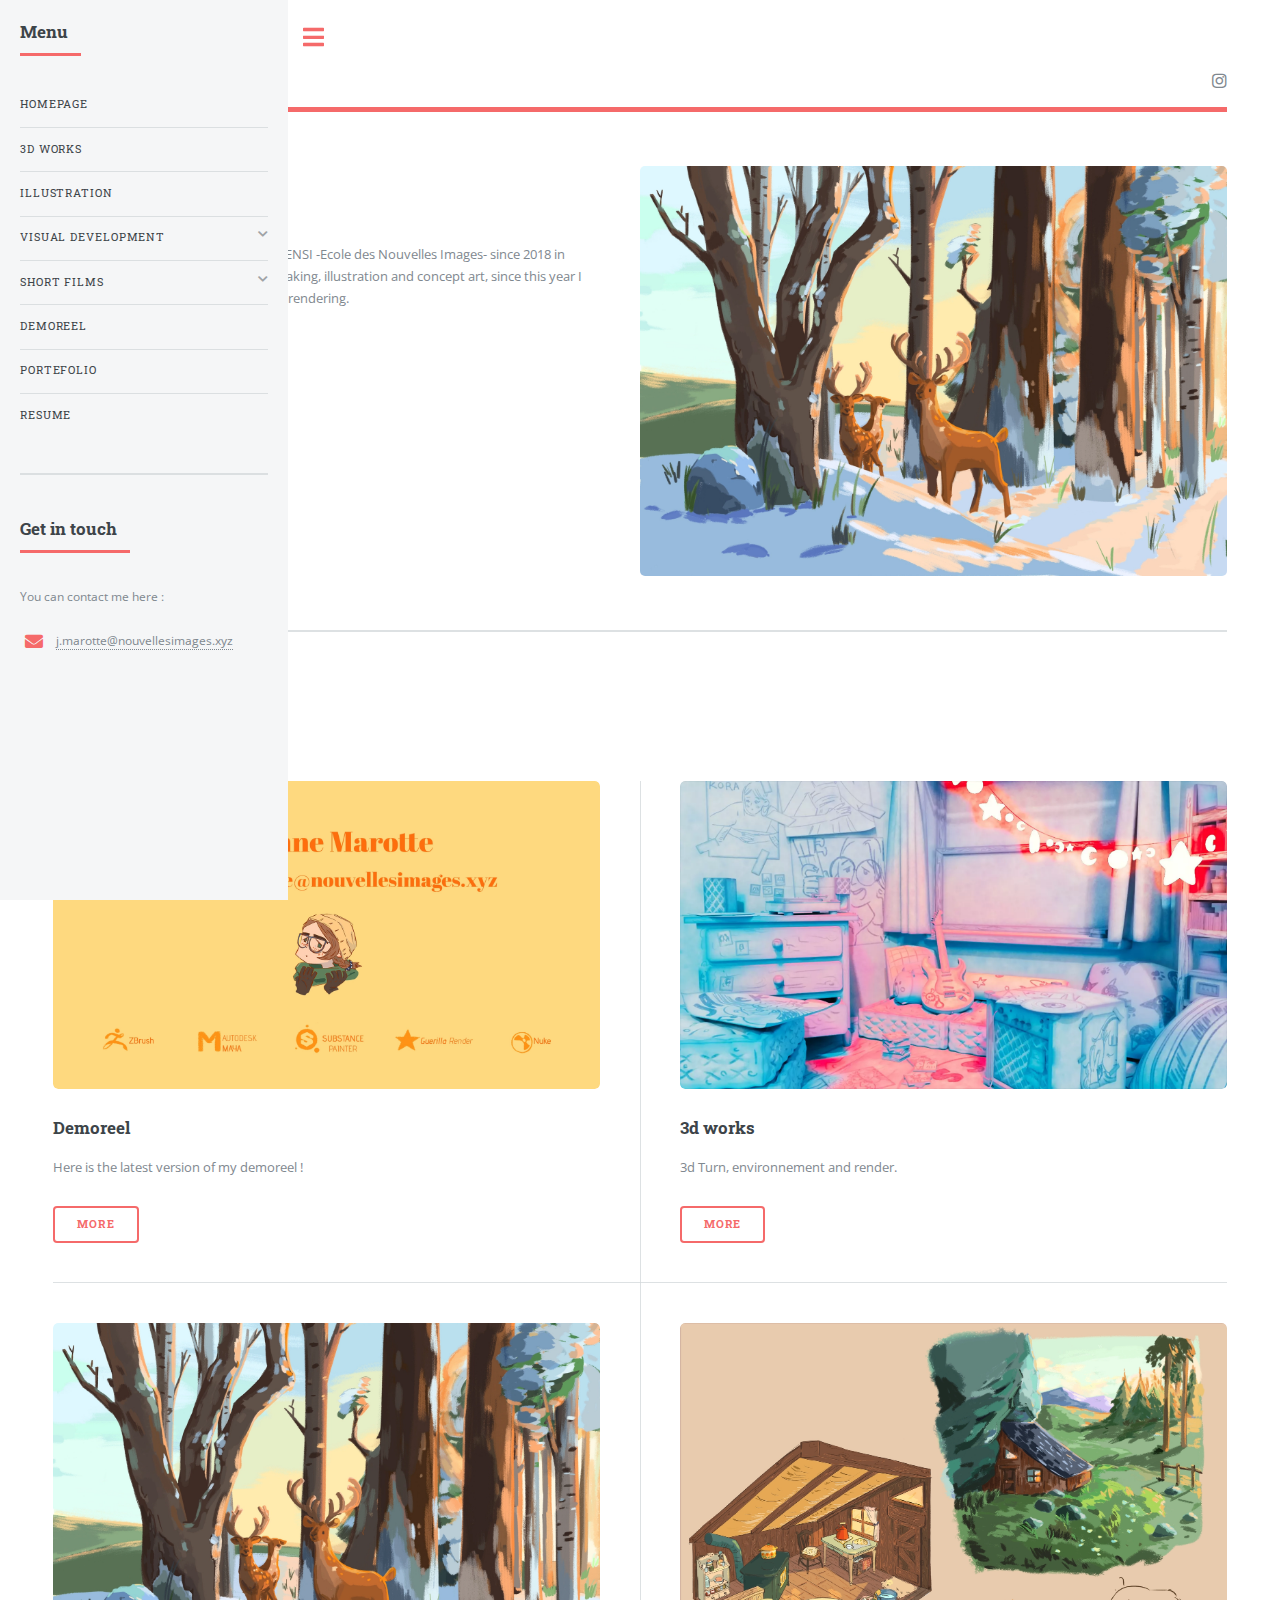
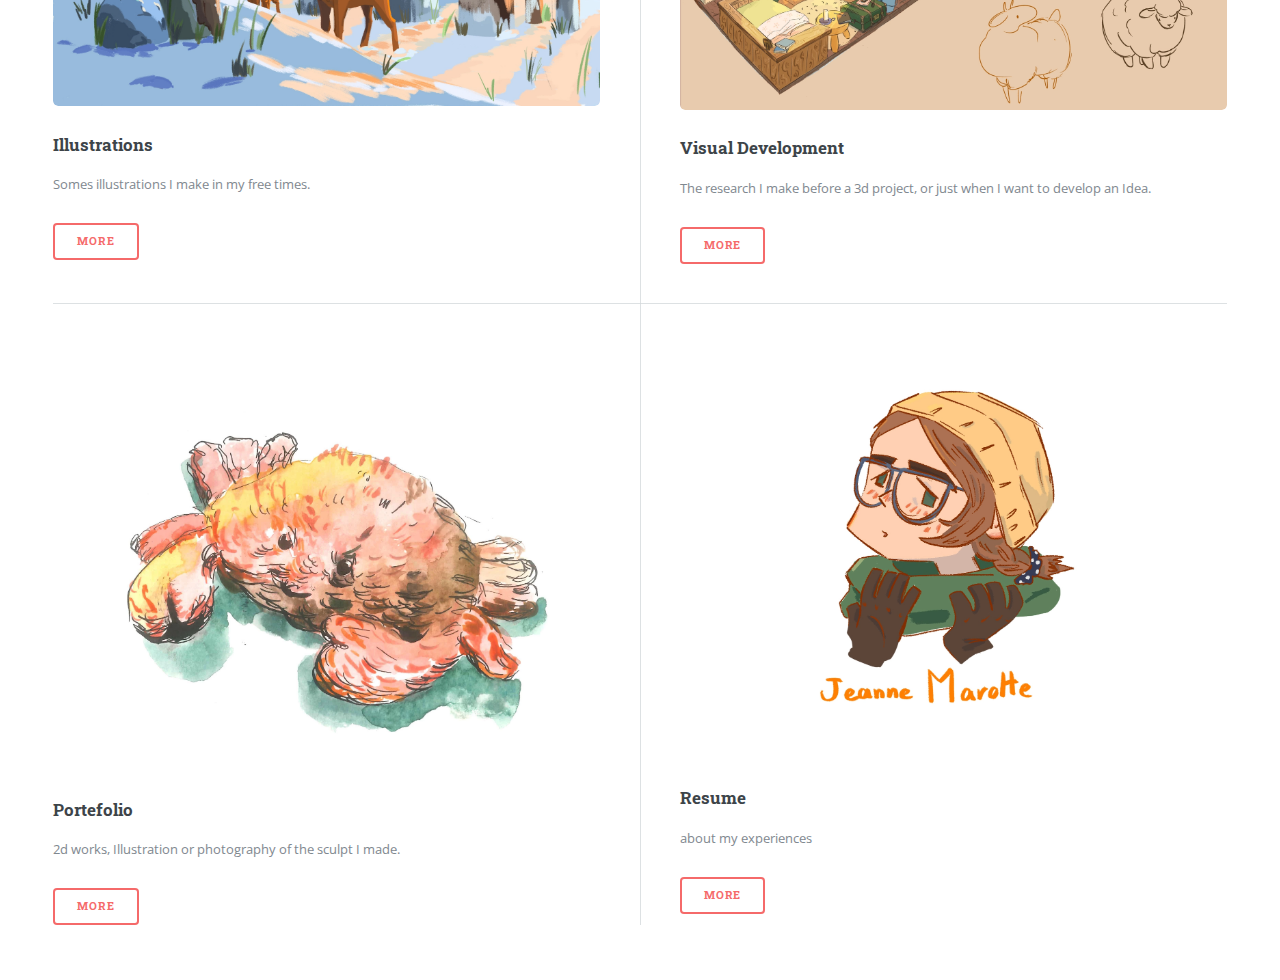
==== index.html @ 6e9578bf "chore: convert png and jpg to webp and add lazy loading" ====
<!DOCTYPE HTML>
<!--
	Editorial by HTML5 UP
	html5up.net | @ajlkn
	Free for personal and commercial use under the CCA 3.0 license (html5up.net/license)
-->
<html>
	<head>
		<title>Jeanne Marotte</title>
		<meta charset="utf-8" />
		<meta name="viewport" content="width=device-width, initial-scale=1, user-scalable=no" />
		<link rel="stylesheet" href="assets/css/main.css" />
	</head>
	<body class="is-preload">

		<!-- Wrapper -->
			<div id="wrapper">

				<!-- Main -->
					<div id="main">
						<div class="inner">

							<!-- Header -->
								<header id="header">
									<a href="index.html" class="logo"><strong>Jeanne Marotte</strong></a>
									<ul class="icons">
										<li><a href="https://www.instagram.com/chevalier.grognon/" target="_blank" class="icon brands fa-instagram"><span class="label">Instagram</span></a></li>
									</ul>
								</header>

							<!-- Banner -->
								<section id="banner">
									<div class="content">
										<header>
											<h1>About me,</h1>
										</header>
										<p>I am a French CG animation student at ENSI -Ecole des Nouvelles Images- since 2018 in Avignon. Also studying animated filmmaking, illustration and concept art, since this year I am specializing in 3d texturing, lighting, rendering.
											 </p>
										<ul class="actions">
											<li><a href="resume.html" class="button big">Learn More</a></li>
										</ul>
									</div>
									<span class="image object">
										<img src="images/cartedevoeux2022.webp" loading="lazy" alt="" />
									</span>
								</section>



							<!-- Section -->
								<section>
									<header class="major">
										<h2>Works</h2>
									</header>
									<div class="posts">
											</ul>
										<article>
											<a href="demoreel.html" class="image"><img src="images/debut.webp" loading="lazy" alt="" /></a>
											<h3>Demoreel</h3>
											<p>Here is the latest version of my demoreel !</p>
											<ul class="actions">
												<li><a href="demoreel.html" class="button">More</a></li>
											</ul>
										</article>
										<article>
											<a href="3d-works.html" class="image"><img src="images/rendu_stylises_Jeanne_Marotte.webp" loading="lazy" alt="" /></a>
											<h3>3d works</h3>
											<p>3d Turn, environnement and render.</p>
											<ul class="actions">
												<li><a href="3d-works.html" class="button">More</a></li>
											</ul>
										</article>
										<article>
											<a href="illustrations.html" class="image"><img src="images/cartedevoeux2022.webp" loading="lazy" alt="" /></a>
											<h3>Illustrations</h3>
											<p>Somes illustrations I make in my free times.</p>
											<ul class="actions">
												<li><a href="illustrations.html" class="button">More</a></li>
											</ul>
										</article>
										<article>
											<a href="visual-development.html" class="image"><img src="images/bergere_002.webp" loading="lazy" alt="" /></a>
											<h3>Visual Development</h3>
											<p>The research I make before a 3d project, or just when I want to develop an Idea.</p>
											<ul class="actions">
												<li><a href="visual-development.html" class="button">More</a></li>
											</ul>
										</article>
										<article>
											<a href="portefolio.html" class="image"><img src="images/crabe_01.webp" loading="lazy" alt="" /></a>
											<h3>Portefolio</h3>
											<p>2d works, Illustration or photography of the sculpt I made.</p>
											<ul class="actions">
												<li><a href="portefolio.html" class="button">More</a></li>
											</ul>
										</article>
										<article>
											<a href="resume.html" class="image"><img src="images/pp.webp" loading="lazy" alt="" /></a>
											<h3>Resume</h3>
											<p>about my experiences</p>
											<ul class="actions">
												<li><a href="resume.html" class="button">More</a></li>
											</ul>
										</article>
									</div>
								</section>

						</div>
					</div>

				<!-- Sidebar -->
					<div id="sidebar">
            <script id="replace_with_navbar" src="nav.js"></script>
					</div>

			</div>

		<!-- Scripts -->
			<script src="assets/js/jquery.min.js"></script>
			<script src="assets/js/browser.min.js"></script>
			<script src="assets/js/breakpoints.min.js"></script>
			<script src="assets/js/util.js"></script>
			<script src="assets/js/main.js"></script>

	</body>
</html>
---- assets/css/main.css ----
@import url(fontawesome-all.min.css);
@import url("https://fonts.googleapis.com/css?family=Open+Sans:400,600,400italic,600italic|Roboto+Slab:400,700");
/*
	Editorial by HTML5 UP
	html5up.net | @ajlkn
	Free for personal and commercial use under the CCA 3.0 license (html5up.net/license)
*/
html,
body,
div,
span,
applet,
object,
iframe,
h1,
h2,
h3,
h4,
h5,
h6,
p,
blockquote,
pre,
a,
abbr,
acronym,
address,
big,
cite,
code,
del,
dfn,
em,
img,
ins,
kbd,
q,
s,
samp,
small,
strike,
strong,
sub,
sup,
tt,
var,
b,
u,
i,
center,
dl,
dt,
dd,
ol,
ul,
li,
fieldset,
form,
label,
legend,
table,
caption,
tbody,
tfoot,
thead,
tr,
th,
td,
article,
aside,
canvas,
details,
embed,
figure,
figcaption,
footer,
header,
hgroup,
menu,
nav,
output,
ruby,
section,
summary,
time,
mark,
audio,
video {
  margin: 0;
  padding: 0;
  border: 0;
  font-size: 100%;
  font: inherit;
  vertical-align: baseline;
}

article,
aside,
details,
figcaption,
figure,
footer,
header,
hgroup,
menu,
nav,
section {
  display: block;
}

body {
  line-height: 1;
}

ol,
ul {
  list-style: none;
}

blockquote,
q {
  quotes: none;
}
blockquote:before,
blockquote:after,
q:before,
q:after {
  content: "";
  content: none;
}

table {
  border-collapse: collapse;
  border-spacing: 0;
}

body {
  -webkit-text-size-adjust: none;
}

mark {
  background-color: transparent;
  color: inherit;
}

input::-moz-focus-inner {
  border: 0;
  padding: 0;
}

input,
select,
textarea {
  -moz-appearance: none;
  -webkit-appearance: none;
  -ms-appearance: none;
  appearance: none;
}

/* Basic */
@-ms-viewport {
  width: device-width;
}

body {
  -ms-overflow-style: scrollbar;
}

@media screen and (max-width: 480px) {
  html,
  body {
    min-width: 320px;
  }
}

html {
  box-sizing: border-box;
}

*,
*:before,
*:after {
  box-sizing: inherit;
}

body {
  background: #ffffff;
}
body.is-preload *,
body.is-preload *:before,
body.is-preload *:after,
body.is-resizing *,
body.is-resizing *:before,
body.is-resizing *:after {
  -moz-animation: none !important;
  -webkit-animation: none !important;
  -ms-animation: none !important;
  animation: none !important;
  -moz-transition: none !important;
  -webkit-transition: none !important;
  -ms-transition: none !important;
  transition: none !important;
}

/* Type */
body,
input,
select,
textarea {
  color: #7f888f;
  font-family: "Open Sans", sans-serif;
  font-size: 13pt;
  font-weight: 400;
  line-height: 1.65;
}
@media screen and (max-width: 1680px) {
  body,
  input,
  select,
  textarea {
    font-size: 11pt;
  }
}
@media screen and (max-width: 1280px) {
  body,
  input,
  select,
  textarea {
    font-size: 10pt;
  }
}
@media screen and (max-width: 360px) {
  body,
  input,
  select,
  textarea {
    font-size: 9pt;
  }
}

a {
  -moz-transition: color 0.2s ease-in-out, border-bottom-color 0.2s ease-in-out;
  -webkit-transition: color 0.2s ease-in-out,
    border-bottom-color 0.2s ease-in-out;
  -ms-transition: color 0.2s ease-in-out, border-bottom-color 0.2s ease-in-out;
  transition: color 0.2s ease-in-out, border-bottom-color 0.2s ease-in-out;
  border-bottom: dotted 1px;
  color: #f56a6a;
  text-decoration: none;
}
a:hover {
  border-bottom-color: #f56a6a;
  color: #f56a6a !important;
}
a:hover strong {
  color: inherit;
}

strong,
b {
  color: #3d4449;
  font-weight: 600;
}

em,
i {
  font-style: italic;
}

p {
  margin: 0 0 2em 0;
}

h1,
h2,
h3,
h4,
h5,
h6 {
  color: #3d4449;
  font-family: "Roboto Slab", serif;
  font-weight: 700;
  line-height: 1.5;
  margin: 0 0 1em 0;
}
h1 a,
h2 a,
h3 a,
h4 a,
h5 a,
h6 a {
  color: inherit;
  text-decoration: none;
  border-bottom: 0;
}

h1 {
  font-size: 4em;
  margin: 0 0 0.5em 0;
  line-height: 1.3;
}

h2 {
  font-size: 1.75em;
}

h3 {
  font-size: 1.25em;
}

h4 {
  font-size: 1.1em;
}

h5 {
  font-size: 0.9em;
}

h6 {
  font-size: 0.7em;
}

@media screen and (max-width: 1680px) {
  h1 {
    font-size: 3.5em;
  }
}

@media screen and (max-width: 980px) {
  h1 {
    font-size: 3.25em;
  }
}

@media screen and (max-width: 736px) {
  h1 {
    font-size: 2em;
    line-height: 1.4;
  }
  h2 {
    font-size: 1.5em;
  }
}

sub {
  font-size: 0.8em;
  position: relative;
  top: 0.5em;
}

sup {
  font-size: 0.8em;
  position: relative;
  top: -0.5em;
}

blockquote {
  border-left: solid 3px rgba(210, 215, 217, 0.75);
  font-style: italic;
  margin: 0 0 2em 0;
  padding: 0.5em 0 0.5em 2em;
}

code {
  background: rgba(230, 235, 237, 0.25);
  border-radius: 0.375em;
  border: solid 1px rgba(210, 215, 217, 0.75);
  font-family: "Courier New", monospace;
  font-size: 0.9em;
  margin: 0 0.25em;
  padding: 0.25em 0.65em;
}

pre {
  -webkit-overflow-scrolling: touch;
  font-family: "Courier New", monospace;
  font-size: 0.9em;
  margin: 0 0 2em 0;
}
pre code {
  display: block;
  line-height: 1.75;
  padding: 1em 1.5em;
  overflow-x: auto;
}

hr {
  border: 0;
  border-bottom: solid 1px rgba(210, 215, 217, 0.75);
  margin: 2em 0;
}
hr.major {
  margin: 3em 0;
}

.align-left {
  text-align: left;
}

.align-center {
  text-align: center;
}

.align-right {
  text-align: right;
}

/* Row */
.row {
  display: flex;
  flex-wrap: wrap;
  box-sizing: border-box;
  align-items: stretch;
}
.row > * {
  box-sizing: border-box;
}
.row.gtr-uniform > * > :last-child {
  margin-bottom: 0;
}
.row.aln-left {
  justify-content: flex-start;
}
.row.aln-center {
  justify-content: center;
}
.row.aln-right {
  justify-content: flex-end;
}
.row.aln-top {
  align-items: flex-start;
}
.row.aln-middle {
  align-items: center;
}
.row.aln-bottom {
  align-items: flex-end;
}
.row > .imp {
  order: -1;
}
.row > .col-1 {
  width: 8.33333%;
}
.row > .off-1 {
  margin-left: 8.33333%;
}
.row > .col-2 {
  width: 16.66667%;
}
.row > .off-2 {
  margin-left: 16.66667%;
}
.row > .col-3 {
  width: 25%;
}
.row > .off-3 {
  margin-left: 25%;
}
.row > .col-4 {
  width: 33.33333%;
}
.row > .off-4 {
  margin-left: 33.33333%;
}
.row > .col-5 {
  width: 41.66667%;
}
.row > .off-5 {
  margin-left: 41.66667%;
}
.row > .col-6 {
  width: 50%;
}
.row > .off-6 {
  margin-left: 50%;
}
.row > .col-7 {
  width: 58.33333%;
}
.row > .off-7 {
  margin-left: 58.33333%;
}
.row > .col-8 {
  width: 66.66667%;
}
.row > .off-8 {
  margin-left: 66.66667%;
}
.row > .col-9 {
  width: 75%;
}
.row > .off-9 {
  margin-left: 75%;
}
.row > .col-10 {
  width: 83.33333%;
}
.row > .off-10 {
  margin-left: 83.33333%;
}
.row > .col-11 {
  width: 91.66667%;
}
.row > .off-11 {
  margin-left: 91.66667%;
}
.row > .col-12 {
  width: 100%;
}
.row > .off-12 {
  margin-left: 100%;
}
.row.gtr-0 {
  margin-top: 0;
  margin-left: 0em;
}
.row.gtr-0 > * {
  padding: 0 0 0 0em;
}
.row.gtr-0.gtr-uniform {
  margin-top: 0em;
}
.row.gtr-0.gtr-uniform > * {
  padding-top: 0em;
}
.row.gtr-25 {
  margin-top: 0;
  margin-left: -0.375em;
}
.row.gtr-25 > * {
  padding: 0 0 0 0.375em;
}
.row.gtr-25.gtr-uniform {
  margin-top: -0.375em;
}
.row.gtr-25.gtr-uniform > * {
  padding-top: 0.375em;
}
.row.gtr-50 {
  margin-top: 0;
  margin-left: -0.75em;
}
.row.gtr-50 > * {
  padding: 0 0 0 0.75em;
}
.row.gtr-50.gtr-uniform {
  margin-top: -0.75em;
}
.row.gtr-50.gtr-uniform > * {
  padding-top: 0.75em;
}
.row {
  margin-top: 0;
  margin-left: -1.5em;
}
.row > * {
  padding: 0 0 0 1.5em;
}
.row.gtr-uniform {
  margin-top: -1.5em;
}
.row.gtr-uniform > * {
  padding-top: 1.5em;
}
.row.gtr-150 {
  margin-top: 0;
  margin-left: -2.25em;
}
.row.gtr-150 > * {
  padding: 0 0 0 2.25em;
}
.row.gtr-150.gtr-uniform {
  margin-top: -2.25em;
}
.row.gtr-150.gtr-uniform > * {
  padding-top: 2.25em;
}
.row.gtr-200 {
  margin-top: 0;
  margin-left: -3em;
}
.row.gtr-200 > * {
  padding: 0 0 0 3em;
}
.row.gtr-200.gtr-uniform {
  margin-top: -3em;
}
.row.gtr-200.gtr-uniform > * {
  padding-top: 3em;
}
@media screen and (max-width: 1680px) {
  .row {
    display: flex;
    flex-wrap: wrap;
    box-sizing: border-box;
    align-items: stretch;
  }
  .row > * {
    box-sizing: border-box;
  }
  .row.gtr-uniform > * > :last-child {
    margin-bottom: 0;
  }
  .row.aln-left {
    justify-content: flex-start;
  }
  .row.aln-center {
    justify-content: center;
  }
  .row.aln-right {
    justify-content: flex-end;
  }
  .row.aln-top {
    align-items: flex-start;
  }
  .row.aln-middle {
    align-items: center;
  }
  .row.aln-bottom {
    align-items: flex-end;
  }
  .row > .imp-xlarge {
    order: -1;
  }
  .row > .col-1-xlarge {
    width: 8.33333%;
  }
  .row > .off-1-xlarge {
    margin-left: 8.33333%;
  }
  .row > .col-2-xlarge {
    width: 16.66667%;
  }
  .row > .off-2-xlarge {
    margin-left: 16.66667%;
  }
  .row > .col-3-xlarge {
    width: 25%;
  }
  .row > .off-3-xlarge {
    margin-left: 25%;
  }
  .row > .col-4-xlarge {
    width: 33.33333%;
  }
  .row > .off-4-xlarge {
    margin-left: 33.33333%;
  }
  .row > .col-5-xlarge {
    width: 41.66667%;
  }
  .row > .off-5-xlarge {
    margin-left: 41.66667%;
  }
  .row > .col-6-xlarge {
    width: 50%;
  }
  .row > .off-6-xlarge {
    margin-left: 50%;
  }
  .row > .col-7-xlarge {
    width: 58.33333%;
  }
  .row > .off-7-xlarge {
    margin-left: 58.33333%;
  }
  .row > .col-8-xlarge {
    width: 66.66667%;
  }
  .row > .off-8-xlarge {
    margin-left: 66.66667%;
  }
  .row > .col-9-xlarge {
    width: 75%;
  }
  .row > .off-9-xlarge {
    margin-left: 75%;
  }
  .row > .col-10-xlarge {
    width: 83.33333%;
  }
  .row > .off-10-xlarge {
    margin-left: 83.33333%;
  }
  .row > .col-11-xlarge {
    width: 91.66667%;
  }
  .row > .off-11-xlarge {
    margin-left: 91.66667%;
  }
  .row > .col-12-xlarge {
    width: 100%;
  }
  .row > .off-12-xlarge {
    margin-left: 100%;
  }
  .row.gtr-0 {
    margin-top: 0;
    margin-left: 0em;
  }
  .row.gtr-0 > * {
    padding: 0 0 0 0em;
  }
  .row.gtr-0.gtr-uniform {
    margin-top: 0em;
  }
  .row.gtr-0.gtr-uniform > * {
    padding-top: 0em;
  }
  .row.gtr-25 {
    margin-top: 0;
    margin-left: -0.375em;
  }
  .row.gtr-25 > * {
    padding: 0 0 0 0.375em;
  }
  .row.gtr-25.gtr-uniform {
    margin-top: -0.375em;
  }
  .row.gtr-25.gtr-uniform > * {
    padding-top: 0.375em;
  }
  .row.gtr-50 {
    margin-top: 0;
    margin-left: -0.75em;
  }
  .row.gtr-50 > * {
    padding: 0 0 0 0.75em;
  }
  .row.gtr-50.gtr-uniform {
    margin-top: -0.75em;
  }
  .row.gtr-50.gtr-uniform > * {
    padding-top: 0.75em;
  }
  .row {
    margin-top: 0;
    margin-left: -1.5em;
  }
  .row > * {
    padding: 0 0 0 1.5em;
  }
  .row.gtr-uniform {
    margin-top: -1.5em;
  }
  .row.gtr-uniform > * {
    padding-top: 1.5em;
  }
  .row.gtr-150 {
    margin-top: 0;
    margin-left: -2.25em;
  }
  .row.gtr-150 > * {
    padding: 0 0 0 2.25em;
  }
  .row.gtr-150.gtr-uniform {
    margin-top: -2.25em;
  }
  .row.gtr-150.gtr-uniform > * {
    padding-top: 2.25em;
  }
  .row.gtr-200 {
    margin-top: 0;
    margin-left: -3em;
  }
  .row.gtr-200 > * {
    padding: 0 0 0 3em;
  }
  .row.gtr-200.gtr-uniform {
    margin-top: -3em;
  }
  .row.gtr-200.gtr-uniform > * {
    padding-top: 3em;
  }
}
@media screen and (max-width: 1280px) {
  .row {
    display: flex;
    flex-wrap: wrap;
    box-sizing: border-box;
    align-items: stretch;
  }
  .row > * {
    box-sizing: border-box;
  }
  .row.gtr-uniform > * > :last-child {
    margin-bottom: 0;
  }
  .row.aln-left {
    justify-content: flex-start;
  }
  .row.aln-center {
    justify-content: center;
  }
  .row.aln-right {
    justify-content: flex-end;
  }
  .row.aln-top {
    align-items: flex-start;
  }
  .row.aln-middle {
    align-items: center;
  }
  .row.aln-bottom {
    align-items: flex-end;
  }
  .row > .imp-large {
    order: -1;
  }
  .row > .col-1-large {
    width: 8.33333%;
  }
  .row > .off-1-large {
    margin-left: 8.33333%;
  }
  .row > .col-2-large {
    width: 16.66667%;
  }
  .row > .off-2-large {
    margin-left: 16.66667%;
  }
  .row > .col-3-large {
    width: 25%;
  }
  .row > .off-3-large {
    margin-left: 25%;
  }
  .row > .col-4-large {
    width: 33.33333%;
  }
  .row > .off-4-large {
    margin-left: 33.33333%;
  }
  .row > .col-5-large {
    width: 41.66667%;
  }
  .row > .off-5-large {
    margin-left: 41.66667%;
  }
  .row > .col-6-large {
    width: 50%;
  }
  .row > .off-6-large {
    margin-left: 50%;
  }
  .row > .col-7-large {
    width: 58.33333%;
  }
  .row > .off-7-large {
    margin-left: 58.33333%;
  }
  .row > .col-8-large {
    width: 66.66667%;
  }
  .row > .off-8-large {
    margin-left: 66.66667%;
  }
  .row > .col-9-large {
    width: 75%;
  }
  .row > .off-9-large {
    margin-left: 75%;
  }
  .row > .col-10-large {
    width: 83.33333%;
  }
  .row > .off-10-large {
    margin-left: 83.33333%;
  }
  .row > .col-11-large {
    width: 91.66667%;
  }
  .row > .off-11-large {
    margin-left: 91.66667%;
  }
  .row > .col-12-large {
    width: 100%;
  }
  .row > .off-12-large {
    margin-left: 100%;
  }
  .row.gtr-0 {
    margin-top: 0;
    margin-left: 0em;
  }
  .row.gtr-0 > * {
    padding: 0 0 0 0em;
  }
  .row.gtr-0.gtr-uniform {
    margin-top: 0em;
  }
  .row.gtr-0.gtr-uniform > * {
    padding-top: 0em;
  }
  .row.gtr-25 {
    margin-top: 0;
    margin-left: -0.375em;
  }
  .row.gtr-25 > * {
    padding: 0 0 0 0.375em;
  }
  .row.gtr-25.gtr-uniform {
    margin-top: -0.375em;
  }
  .row.gtr-25.gtr-uniform > * {
    padding-top: 0.375em;
  }
  .row.gtr-50 {
    margin-top: 0;
    margin-left: -0.75em;
  }
  .row.gtr-50 > * {
    padding: 0 0 0 0.75em;
  }
  .row.gtr-50.gtr-uniform {
    margin-top: -0.75em;
  }
  .row.gtr-50.gtr-uniform > * {
    padding-top: 0.75em;
  }
  .row {
    margin-top: 0;
    margin-left: -1.5em;
  }
  .row > * {
    padding: 0 0 0 1.5em;
  }
  .row.gtr-uniform {
    margin-top: -1.5em;
  }
  .row.gtr-uniform > * {
    padding-top: 1.5em;
  }
  .row.gtr-150 {
    margin-top: 0;
    margin-left: -2.25em;
  }
  .row.gtr-150 > * {
    padding: 0 0 0 2.25em;
  }
  .row.gtr-150.gtr-uniform {
    margin-top: -2.25em;
  }
  .row.gtr-150.gtr-uniform > * {
    padding-top: 2.25em;
  }
  .row.gtr-200 {
    margin-top: 0;
    margin-left: -3em;
  }
  .row.gtr-200 > * {
    padding: 0 0 0 3em;
  }
  .row.gtr-200.gtr-uniform {
    margin-top: -3em;
  }
  .row.gtr-200.gtr-uniform > * {
    padding-top: 3em;
  }
}
@media screen and (max-width: 980px) {
  .row {
    display: flex;
    flex-wrap: wrap;
    box-sizing: border-box;
    align-items: stretch;
  }
  .row > * {
    box-sizing: border-box;
  }
  .row.gtr-uniform > * > :last-child {
    margin-bottom: 0;
  }
  .row.aln-left {
    justify-content: flex-start;
  }
  .row.aln-center {
    justify-content: center;
  }
  .row.aln-right {
    justify-content: flex-end;
  }
  .row.aln-top {
    align-items: flex-start;
  }
  .row.aln-middle {
    align-items: center;
  }
  .row.aln-bottom {
    align-items: flex-end;
  }
  .row > .imp-medium {
    order: -1;
  }
  .row > .col-1-medium {
    width: 8.33333%;
  }
  .row > .off-1-medium {
    margin-left: 8.33333%;
  }
  .row > .col-2-medium {
    width: 16.66667%;
  }
  .row > .off-2-medium {
    margin-left: 16.66667%;
  }
  .row > .col-3-medium {
    width: 25%;
  }
  .row > .off-3-medium {
    margin-left: 25%;
  }
  .row > .col-4-medium {
    width: 33.33333%;
  }
  .row > .off-4-medium {
    margin-left: 33.33333%;
  }
  .row > .col-5-medium {
    width: 41.66667%;
  }
  .row > .off-5-medium {
    margin-left: 41.66667%;
  }
  .row > .col-6-medium {
    width: 50%;
  }
  .row > .off-6-medium {
    margin-left: 50%;
  }
  .row > .col-7-medium {
    width: 58.33333%;
  }
  .row > .off-7-medium {
    margin-left: 58.33333%;
  }
  .row > .col-8-medium {
    width: 66.66667%;
  }
  .row > .off-8-medium {
    margin-left: 66.66667%;
  }
  .row > .col-9-medium {
    width: 75%;
  }
  .row > .off-9-medium {
    margin-left: 75%;
  }
  .row > .col-10-medium {
    width: 83.33333%;
  }
  .row > .off-10-medium {
    margin-left: 83.33333%;
  }
  .row > .col-11-medium {
    width: 91.66667%;
  }
  .row > .off-11-medium {
    margin-left: 91.66667%;
  }
  .row > .col-12-medium {
    width: 100%;
  }
  .row > .off-12-medium {
    margin-left: 100%;
  }
  .row.gtr-0 {
    margin-top: 0;
    margin-left: 0em;
  }
  .row.gtr-0 > * {
    padding: 0 0 0 0em;
  }
  .row.gtr-0.gtr-uniform {
    margin-top: 0em;
  }
  .row.gtr-0.gtr-uniform > * {
    padding-top: 0em;
  }
  .row.gtr-25 {
    margin-top: 0;
    margin-left: -0.375em;
  }
  .row.gtr-25 > * {
    padding: 0 0 0 0.375em;
  }
  .row.gtr-25.gtr-uniform {
    margin-top: -0.375em;
  }
  .row.gtr-25.gtr-uniform > * {
    padding-top: 0.375em;
  }
  .row.gtr-50 {
    margin-top: 0;
    margin-left: -0.75em;
  }
  .row.gtr-50 > * {
    padding: 0 0 0 0.75em;
  }
  .row.gtr-50.gtr-uniform {
    margin-top: -0.75em;
  }
  .row.gtr-50.gtr-uniform > * {
    padding-top: 0.75em;
  }
  .row {
    margin-top: 0;
    margin-left: -1.5em;
  }
  .row > * {
    padding: 0 0 0 1.5em;
  }
  .row.gtr-uniform {
    margin-top: -1.5em;
  }
  .row.gtr-uniform > * {
    padding-top: 1.5em;
  }
  .row.gtr-150 {
    margin-top: 0;
    margin-left: -2.25em;
  }
  .row.gtr-150 > * {
    padding: 0 0 0 2.25em;
  }
  .row.gtr-150.gtr-uniform {
    margin-top: -2.25em;
  }
  .row.gtr-150.gtr-uniform > * {
    padding-top: 2.25em;
  }
  .row.gtr-200 {
    margin-top: 0;
    margin-left: -3em;
  }
  .row.gtr-200 > * {
    padding: 0 0 0 3em;
  }
  .row.gtr-200.gtr-uniform {
    margin-top: -3em;
  }
  .row.gtr-200.gtr-uniform > * {
    padding-top: 3em;
  }
}
@media screen and (max-width: 736px) {
  .row {
    display: flex;
    flex-wrap: wrap;
    box-sizing: border-box;
    align-items: stretch;
  }
  .row > * {
    box-sizing: border-box;
  }
  .row.gtr-uniform > * > :last-child {
    margin-bottom: 0;
  }
  .row.aln-left {
    justify-content: flex-start;
  }
  .row.aln-center {
    justify-content: center;
  }
  .row.aln-right {
    justify-content: flex-end;
  }
  .row.aln-top {
    align-items: flex-start;
  }
  .row.aln-middle {
    align-items: center;
  }
  .row.aln-bottom {
    align-items: flex-end;
  }
  .row > .imp-small {
    order: -1;
  }
  .row > .col-1-small {
    width: 8.33333%;
  }
  .row > .off-1-small {
    margin-left: 8.33333%;
  }
  .row > .col-2-small {
    width: 16.66667%;
  }
  .row > .off-2-small {
    margin-left: 16.66667%;
  }
  .row > .col-3-small {
    width: 25%;
  }
  .row > .off-3-small {
    margin-left: 25%;
  }
  .row > .col-4-small {
    width: 33.33333%;
  }
  .row > .off-4-small {
    margin-left: 33.33333%;
  }
  .row > .col-5-small {
    width: 41.66667%;
  }
  .row > .off-5-small {
    margin-left: 41.66667%;
  }
  .row > .col-6-small {
    width: 50%;
  }
  .row > .off-6-small {
    margin-left: 50%;
  }
  .row > .col-7-small {
    width: 58.33333%;
  }
  .row > .off-7-small {
    margin-left: 58.33333%;
  }
  .row > .col-8-small {
    width: 66.66667%;
  }
  .row > .off-8-small {
    margin-left: 66.66667%;
  }
  .row > .col-9-small {
    width: 75%;
  }
  .row > .off-9-small {
    margin-left: 75%;
  }
  .row > .col-10-small {
    width: 83.33333%;
  }
  .row > .off-10-small {
    margin-left: 83.33333%;
  }
  .row > .col-11-small {
    width: 91.66667%;
  }
  .row > .off-11-small {
    margin-left: 91.66667%;
  }
  .row > .col-12-small {
    width: 100%;
  }
  .row > .off-12-small {
    margin-left: 100%;
  }
  .row.gtr-0 {
    margin-top: 0;
    margin-left: 0em;
  }
  .row.gtr-0 > * {
    padding: 0 0 0 0em;
  }
  .row.gtr-0.gtr-uniform {
    margin-top: 0em;
  }
  .row.gtr-0.gtr-uniform > * {
    padding-top: 0em;
  }
  .row.gtr-25 {
    margin-top: 0;
    margin-left: -0.375em;
  }
  .row.gtr-25 > * {
    padding: 0 0 0 0.375em;
  }
  .row.gtr-25.gtr-uniform {
    margin-top: -0.375em;
  }
  .row.gtr-25.gtr-uniform > * {
    padding-top: 0.375em;
  }
  .row.gtr-50 {
    margin-top: 0;
    margin-left: -0.75em;
  }
  .row.gtr-50 > * {
    padding: 0 0 0 0.75em;
  }
  .row.gtr-50.gtr-uniform {
    margin-top: -0.75em;
  }
  .row.gtr-50.gtr-uniform > * {
    padding-top: 0.75em;
  }
  .row {
    margin-top: 0;
    margin-left: -1.5em;
  }
  .row > * {
    padding: 0 0 0 1.5em;
  }
  .row.gtr-uniform {
    margin-top: -1.5em;
  }
  .row.gtr-uniform > * {
    padding-top: 1.5em;
  }
  .row.gtr-150 {
    margin-top: 0;
    margin-left: -2.25em;
  }
  .row.gtr-150 > * {
    padding: 0 0 0 2.25em;
  }
  .row.gtr-150.gtr-uniform {
    margin-top: -2.25em;
  }
  .row.gtr-150.gtr-uniform > * {
    padding-top: 2.25em;
  }
  .row.gtr-200 {
    margin-top: 0;
    margin-left: -3em;
  }
  .row.gtr-200 > * {
    padding: 0 0 0 3em;
  }
  .row.gtr-200.gtr-uniform {
    margin-top: -3em;
  }
  .row.gtr-200.gtr-uniform > * {
    padding-top: 3em;
  }
}
@media screen and (max-width: 480px) {
  .row {
    display: flex;
    flex-wrap: wrap;
    box-sizing: border-box;
    align-items: stretch;
  }
  .row > * {
    box-sizing: border-box;
  }
  .row.gtr-uniform > * > :last-child {
    margin-bottom: 0;
  }
  .row.aln-left {
    justify-content: flex-start;
  }
  .row.aln-center {
    justify-content: center;
  }
  .row.aln-right {
    justify-content: flex-end;
  }
  .row.aln-top {
    align-items: flex-start;
  }
  .row.aln-middle {
    align-items: center;
  }
  .row.aln-bottom {
    align-items: flex-end;
  }
  .row > .imp-xsmall {
    order: -1;
  }
  .row > .col-1-xsmall {
    width: 8.33333%;
  }
  .row > .off-1-xsmall {
    margin-left: 8.33333%;
  }
  .row > .col-2-xsmall {
    width: 16.66667%;
  }
  .row > .off-2-xsmall {
    margin-left: 16.66667%;
  }
  .row > .col-3-xsmall {
    width: 25%;
  }
  .row > .off-3-xsmall {
    margin-left: 25%;
  }
  .row > .col-4-xsmall {
    width: 33.33333%;
  }
  .row > .off-4-xsmall {
    margin-left: 33.33333%;
  }
  .row > .col-5-xsmall {
    width: 41.66667%;
  }
  .row > .off-5-xsmall {
    margin-left: 41.66667%;
  }
  .row > .col-6-xsmall {
    width: 50%;
  }
  .row > .off-6-xsmall {
    margin-left: 50%;
  }
  .row > .col-7-xsmall {
    width: 58.33333%;
  }
  .row > .off-7-xsmall {
    margin-left: 58.33333%;
  }
  .row > .col-8-xsmall {
    width: 66.66667%;
  }
  .row > .off-8-xsmall {
    margin-left: 66.66667%;
  }
  .row > .col-9-xsmall {
    width: 75%;
  }
  .row > .off-9-xsmall {
    margin-left: 75%;
  }
  .row > .col-10-xsmall {
    width: 83.33333%;
  }
  .row > .off-10-xsmall {
    margin-left: 83.33333%;
  }
  .row > .col-11-xsmall {
    width: 91.66667%;
  }
  .row > .off-11-xsmall {
    margin-left: 91.66667%;
  }
  .row > .col-12-xsmall {
    width: 100%;
  }
  .row > .off-12-xsmall {
    margin-left: 100%;
  }
  .row.gtr-0 {
    margin-top: 0;
    margin-left: 0em;
  }
  .row.gtr-0 > * {
    padding: 0 0 0 0em;
  }
  .row.gtr-0.gtr-uniform {
    margin-top: 0em;
  }
  .row.gtr-0.gtr-uniform > * {
    padding-top: 0em;
  }
  .row.gtr-25 {
    margin-top: 0;
    margin-left: -0.375em;
  }
  .row.gtr-25 > * {
    padding: 0 0 0 0.375em;
  }
  .row.gtr-25.gtr-uniform {
    margin-top: -0.375em;
  }
  .row.gtr-25.gtr-uniform > * {
    padding-top: 0.375em;
  }
  .row.gtr-50 {
    margin-top: 0;
    margin-left: -0.75em;
  }
  .row.gtr-50 > * {
    padding: 0 0 0 0.75em;
  }
  .row.gtr-50.gtr-uniform {
    margin-top: -0.75em;
  }
  .row.gtr-50.gtr-uniform > * {
    padding-top: 0.75em;
  }
  .row {
    margin-top: 0;
    margin-left: -1.5em;
  }
  .row > * {
    padding: 0 0 0 1.5em;
  }
  .row.gtr-uniform {
    margin-top: -1.5em;
  }
  .row.gtr-uniform > * {
    padding-top: 1.5em;
  }
  .row.gtr-150 {
    margin-top: 0;
    margin-left: -2.25em;
  }
  .row.gtr-150 > * {
    padding: 0 0 0 2.25em;
  }
  .row.gtr-150.gtr-uniform {
    margin-top: -2.25em;
  }
  .row.gtr-150.gtr-uniform > * {
    padding-top: 2.25em;
  }
  .row.gtr-200 {
    margin-top: 0;
    margin-left: -3em;
  }
  .row.gtr-200 > * {
    padding: 0 0 0 3em;
  }
  .row.gtr-200.gtr-uniform {
    margin-top: -3em;
  }
  .row.gtr-200.gtr-uniform > * {
    padding-top: 3em;
  }
}

/* Section/Article */
section.special,
article.special {
  text-align: center;
}

header p {
  font-family: "Roboto Slab", serif;
  font-size: 1em;
  font-weight: 400;
  letter-spacing: 0.075em;
  margin-top: -0.5em;
  text-transform: uppercase;
}

header.major > :last-child {
  border-bottom: solid 3px #f56a6a;
  display: inline-block;
  margin: 0 0 2em 0;
  padding: 0 0.75em 0.5em 0;
}

header.main > :last-child {
  margin: 0 0 1em 0;
}

/* Form */
form {
  margin: 0 0 2em 0;
}

label {
  color: #3d4449;
  display: block;
  font-size: 0.9em;
  font-weight: 600;
  margin: 0 0 1em 0;
}

input[type="text"],
input[type="password"],
input[type="email"],
input[type="tel"],
input[type="search"],
input[type="url"],
select,
textarea {
  -moz-appearance: none;
  -webkit-appearance: none;
  -ms-appearance: none;
  appearance: none;
  background: #ffffff;
  border-radius: 0.375em;
  border: none;
  border: solid 1px rgba(210, 215, 217, 0.75);
  color: inherit;
  display: block;
  outline: 0;
  padding: 0 1em;
  text-decoration: none;
  width: 100%;
}
input[type="text"]:invalid,
input[type="password"]:invalid,
input[type="email"]:invalid,
input[type="tel"]:invalid,
input[type="search"]:invalid,
input[type="url"]:invalid,
select:invalid,
textarea:invalid {
  box-shadow: none;
}
input[type="text"]:focus,
input[type="password"]:focus,
input[type="email"]:focus,
input[type="tel"]:focus,
input[type="search"]:focus,
input[type="url"]:focus,
select:focus,
textarea:focus {
  border-color: #f56a6a;
  box-shadow: 0 0 0 1px #f56a6a;
}

select {
  background-image: url("data:image/svg+xml;charset=utf8,%3Csvg xmlns='http://www.w3.org/2000/svg' width='40' height='40' preserveAspectRatio='none' viewBox='0 0 40 40'%3E%3Cpath d='M9.4,12.3l10.4,10.4l10.4-10.4c0.2-0.2,0.5-0.4,0.9-0.4c0.3,0,0.6,0.1,0.9,0.4l3.3,3.3c0.2,0.2,0.4,0.5,0.4,0.9 c0,0.4-0.1,0.6-0.4,0.9L20.7,31.9c-0.2,0.2-0.5,0.4-0.9,0.4c-0.3,0-0.6-0.1-0.9-0.4L4.3,17.3c-0.2-0.2-0.4-0.5-0.4-0.9 c0-0.4,0.1-0.6,0.4-0.9l3.3-3.3c0.2-0.2,0.5-0.4,0.9-0.4S9.1,12.1,9.4,12.3z' fill='rgba(210, 215, 217, 0.75)' /%3E%3C/svg%3E");
  background-size: 1.25em;
  background-repeat: no-repeat;
  background-position: calc(100% - 1em) center;
  height: 2.75em;
  padding-right: 2.75em;
  text-overflow: ellipsis;
}
select option {
  color: #3d4449;
  background: #ffffff;
}
select:focus::-ms-value {
  background-color: transparent;
}
select::-ms-expand {
  display: none;
}

input[type="text"],
input[type="password"],
input[type="email"],
input[type="tel"],
input[type="search"],
input[type="url"],
select {
  height: 2.75em;
}

textarea {
  padding: 0.75em 1em;
}

input[type="checkbox"],
input[type="radio"] {
  -moz-appearance: none;
  -webkit-appearance: none;
  -ms-appearance: none;
  appearance: none;
  display: block;
  float: left;
  margin-right: -2em;
  opacity: 0;
  width: 1em;
  z-index: -1;
}
input[type="checkbox"] + label,
input[type="radio"] + label {
  text-decoration: none;
  color: #7f888f;
  cursor: pointer;
  display: inline-block;
  font-size: 1em;
  font-weight: 400;
  padding-left: 2.4em;
  padding-right: 0.75em;
  position: relative;
}
input[type="checkbox"] + label:before,
input[type="radio"] + label:before {
  -moz-osx-font-smoothing: grayscale;
  -webkit-font-smoothing: antialiased;
  display: inline-block;
  font-style: normal;
  font-variant: normal;
  text-rendering: auto;
  line-height: 1;
  text-transform: none !important;
  font-family: "Font Awesome 5 Free";
  font-weight: 900;
}
input[type="checkbox"] + label:before,
input[type="radio"] + label:before {
  background: #ffffff;
  border-radius: 0.375em;
  border: solid 1px rgba(210, 215, 217, 0.75);
  content: "";
  display: inline-block;
  font-size: 0.8em;
  height: 2.0625em;
  left: 0;
  line-height: 2.0625em;
  position: absolute;
  text-align: center;
  top: 0;
  width: 2.0625em;
}
input[type="checkbox"]:checked + label:before,
input[type="radio"]:checked + label:before {
  background: #3d4449;
  border-color: #3d4449;
  color: #ffffff;
  content: "\f00c";
}
input[type="checkbox"]:focus + label:before,
input[type="radio"]:focus + label:before {
  border-color: #f56a6a;
  box-shadow: 0 0 0 1px #f56a6a;
}

input[type="checkbox"] + label:before {
  border-radius: 0.375em;
}

input[type="radio"] + label:before {
  border-radius: 100%;
}

::-webkit-input-placeholder {
  color: #9fa3a6 !important;
  opacity: 1;
}

:-moz-placeholder {
  color: #9fa3a6 !important;
  opacity: 1;
}

::-moz-placeholder {
  color: #9fa3a6 !important;
  opacity: 1;
}

:-ms-input-placeholder {
  color: #9fa3a6 !important;
  opacity: 1;
}

/* Box */
.box {
  border-radius: 0.375em;
  border: solid 1px rgba(210, 215, 217, 0.75);
  margin-bottom: 2em;
  padding: 1.5em;
}
.box > :last-child,
.box > :last-child > :last-child,
.box > :last-child > :last-child > :last-child {
  margin-bottom: 0;
}
.box.alt {
  border: 0;
  border-radius: 0;
  padding: 0;
}

/* Icon */
.icon {
  text-decoration: none;
  border-bottom: none;
  position: relative;
}
.icon:before {
  -moz-osx-font-smoothing: grayscale;
  -webkit-font-smoothing: antialiased;
  display: inline-block;
  font-style: normal;
  font-variant: normal;
  text-rendering: auto;
  line-height: 1;
  text-transform: none !important;
  font-family: "Font Awesome 5 Free";
  font-weight: 400;
}
.icon > .label {
  display: none;
}
.icon:before {
  line-height: inherit;
}
.icon.solid:before {
  font-weight: 900;
}
.icon.brands:before {
  font-family: "Font Awesome 5 Brands";
}

/* Image */
.image {
  border-radius: 0.375em;
  border: 0;
  display: inline-block;
  position: relative;
}
.image img {
  border-radius: 0.375em;
  display: block;
}
.image.left,
.image.right {
  max-width: 40%;
}
.image.left img,
.image.right img {
  width: 100%;
}
.image.left {
  float: left;
  padding: 0 1.5em 1em 0;
  top: 0.25em;
}
.image.right {
  float: right;
  padding: 0 0 1em 1.5em;
  top: 0.25em;
}
.image.fit {
  display: block;
  margin: 0 0 2em 0;
  width: 100%;
}
.image.fit img {
  width: 100%;
}
.image.main {
  display: block;
  margin: 0 0 3em 0;
  width: 100%;
}
.image.main img {
  width: 100%;
}

a.image {
  overflow: hidden;
}
a.image img {
  -moz-transition: -moz-transform 0.2s ease;
  -webkit-transition: -webkit-transform 0.2s ease;
  -ms-transition: -ms-transform 0.2s ease;
  transition: transform 0.2s ease;
}
a.image:hover img {
  -moz-transform: scale(1.075);
  -webkit-transform: scale(1.075);
  -ms-transform: scale(1.075);
  transform: scale(1.075);
}

/* List */
ol {
  list-style: decimal;
  margin: 0 0 2em 0;
  padding-left: 1.25em;
}
ol li {
  padding-left: 0.25em;
}

ul {
  list-style: disc;
  margin: 0 0 2em 0;
  padding-left: 1em;
}
ul li {
  padding-left: 0.5em;
}
ul.alt {
  list-style: none;
  padding-left: 0;
}
ul.alt li {
  border-top: solid 1px rgba(210, 215, 217, 0.75);
  padding: 0.5em 0;
}
ul.alt li:first-child {
  border-top: 0;
  padding-top: 0;
}

dl {
  margin: 0 0 2em 0;
}
dl dt {
  display: block;
  font-weight: 600;
  margin: 0 0 1em 0;
}
dl dd {
  margin-left: 2em;
}

/* Actions */
ul.actions {
  display: -moz-flex;
  display: -webkit-flex;
  display: -ms-flex;
  display: flex;
  cursor: default;
  list-style: none;
  margin-left: -1em;
  padding-left: 0;
}
ul.actions li {
  padding: 0 0 0 1em;
  vertical-align: middle;
}
ul.actions.special {
  -moz-justify-content: center;
  -webkit-justify-content: center;
  -ms-justify-content: center;
  justify-content: center;
  width: 100%;
  margin-left: 0;
}
ul.actions.special li:first-child {
  padding-left: 0;
}
ul.actions.stacked {
  -moz-flex-direction: column;
  -webkit-flex-direction: column;
  -ms-flex-direction: column;
  flex-direction: column;
  margin-left: 0;
}
ul.actions.stacked li {
  padding: 1.3em 0 0 0;
}
ul.actions.stacked li:first-child {
  padding-top: 0;
}
ul.actions.fit {
  width: calc(100% + 1em);
}
ul.actions.fit li {
  -moz-flex-grow: 1;
  -webkit-flex-grow: 1;
  -ms-flex-grow: 1;
  flex-grow: 1;
  -moz-flex-shrink: 1;
  -webkit-flex-shrink: 1;
  -ms-flex-shrink: 1;
  flex-shrink: 1;
  width: 100%;
}
ul.actions.fit li > * {
  width: 100%;
}
ul.actions.fit.stacked {
  width: 100%;
}

/* Icons */
ul.icons {
  cursor: default;
  list-style: none;
  padding-left: 0;
}
ul.icons li {
  display: inline-block;
  padding: 0 1em 0 0;
}
ul.icons li:last-child {
  padding-right: 0;
}
ul.icons li .icon {
  color: inherit;
}
ul.icons li .icon:before {
  font-size: 1.25em;
}

/* Contact */
ul.contact {
  list-style: none;
  padding: 0;
}
ul.contact li {
  text-decoration: none;
  border-top: solid 1px rgba(210, 215, 217, 0.75);
  margin: 1.5em 0 0 0;
  padding: 1.5em 0 0 3em;
  position: relative;
}
ul.contact li:before {
  -moz-osx-font-smoothing: grayscale;
  -webkit-font-smoothing: antialiased;
  display: inline-block;
  font-style: normal;
  font-variant: normal;
  text-rendering: auto;
  line-height: 1;
  text-transform: none !important;
  font-family: "Font Awesome 5 Free";
  font-weight: 400;
}
ul.contact li:before {
  color: #f56a6a;
  display: inline-block;
  font-size: 1.5em;
  height: 1.125em;
  left: 0;
  line-height: 1.125em;
  position: absolute;
  text-align: center;
  top: 1em;
  width: 1.5em;
}
ul.contact li:first-child {
  border-top: 0;
  margin-top: 0;
  padding-top: 0;
}
ul.contact li:first-child:before {
  top: 0;
}
ul.contact li a {
  color: inherit;
}

/* Pagination */
ul.pagination {
  cursor: default;
  list-style: none;
  padding-left: 0;
}
ul.pagination li {
  display: inline-block;
  padding-left: 0;
  vertical-align: middle;
}
ul.pagination li > .page {
  -moz-transition: background-color 0.2s ease-in-out, color 0.2s ease-in-out;
  -webkit-transition: background-color 0.2s ease-in-out, color 0.2s ease-in-out;
  -ms-transition: background-color 0.2s ease-in-out, color 0.2s ease-in-out;
  transition: background-color 0.2s ease-in-out, color 0.2s ease-in-out;
  border-bottom: 0;
  border-radius: 0.375em;
  display: inline-block;
  font-size: 0.8em;
  font-weight: 600;
  height: 2em;
  line-height: 2em;
  margin: 0 0.125em;
  min-width: 2em;
  padding: 0 0.5em;
  text-align: center;
}
ul.pagination li > .page.active {
  background-color: #f56a6a;
  color: #ffffff !important;
}
ul.pagination li > .page.active:hover {
  background-color: #f67878;
}
ul.pagination li > .page.active:active {
  background-color: #f45c5c;
}
ul.pagination li:first-child {
  padding-right: 0.75em;
}
ul.pagination li:last-child {
  padding-left: 0.75em;
}
@media screen and (max-width: 480px) {
  ul.pagination li:nth-child(n + 2):nth-last-child(n + 2) {
    display: none;
  }
  ul.pagination li:first-child {
    padding-right: 0;
  }
}

/* Table */
.table-wrapper {
  -webkit-overflow-scrolling: touch;
  overflow-x: auto;
}

table {
  margin: 0 0 2em 0;
  width: 100%;
}
table tbody tr {
  border: solid 1px rgba(210, 215, 217, 0.75);
  border-left: 0;
  border-right: 0;
}
table tbody tr:nth-child(2n + 1) {
  background-color: rgba(230, 235, 237, 0.25);
}
table td {
  padding: 0.75em 0.75em;
}
table th {
  color: #3d4449;
  font-size: 0.9em;
  font-weight: 600;
  padding: 0 0.75em 0.75em 0.75em;
  text-align: left;
}
table thead {
  border-bottom: solid 2px rgba(210, 215, 217, 0.75);
}
table tfoot {
  border-top: solid 2px rgba(210, 215, 217, 0.75);
}
table.alt {
  border-collapse: separate;
}
table.alt tbody tr td {
  border: solid 1px rgba(210, 215, 217, 0.75);
  border-left-width: 0;
  border-top-width: 0;
}
table.alt tbody tr td:first-child {
  border-left-width: 1px;
}
table.alt tbody tr:first-child td {
  border-top-width: 1px;
}
table.alt thead {
  border-bottom: 0;
}
table.alt tfoot {
  border-top: 0;
}

/* Button */
input[type="submit"],
input[type="reset"],
input[type="button"],
button,
.button {
  -moz-appearance: none;
  -webkit-appearance: none;
  -ms-appearance: none;
  appearance: none;
  -moz-transition: background-color 0.2s ease-in-out, color 0.2s ease-in-out;
  -webkit-transition: background-color 0.2s ease-in-out, color 0.2s ease-in-out;
  -ms-transition: background-color 0.2s ease-in-out, color 0.2s ease-in-out;
  transition: background-color 0.2s ease-in-out, color 0.2s ease-in-out;
  background-color: transparent;
  border-radius: 0.375em;
  border: 0;
  box-shadow: inset 0 0 0 2px #f56a6a;
  color: #f56a6a !important;
  cursor: pointer;
  display: inline-block;
  font-family: "Roboto Slab", serif;
  font-size: 0.8em;
  font-weight: 700;
  height: 3.5em;
  letter-spacing: 0.075em;
  line-height: 3.5em;
  padding: 0 2.25em;
  text-align: center;
  text-decoration: none;
  text-transform: uppercase;
  white-space: nowrap;
}
input[type="submit"]:hover,
input[type="reset"]:hover,
input[type="button"]:hover,
button:hover,
.button:hover {
  background-color: rgba(245, 106, 106, 0.05);
}
input[type="submit"]:active,
input[type="reset"]:active,
input[type="button"]:active,
button:active,
.button:active {
  background-color: rgba(245, 106, 106, 0.15);
}
input[type="submit"].icon:before,
input[type="reset"].icon:before,
input[type="button"].icon:before,
button.icon:before,
.button.icon:before {
  margin-right: 0.5em;
}
input[type="submit"].fit,
input[type="reset"].fit,
input[type="button"].fit,
button.fit,
.button.fit {
  width: 100%;
}
input[type="submit"].small,
input[type="reset"].small,
input[type="button"].small,
button.small,
.button.small {
  font-size: 0.6em;
}
input[type="submit"].large,
input[type="reset"].large,
input[type="button"].large,
button.large,
.button.large {
  font-size: 1em;
  height: 3.65em;
  line-height: 3.65em;
}
input[type="submit"].primary,
input[type="reset"].primary,
input[type="button"].primary,
button.primary,
.button.primary {
  background-color: #f56a6a;
  box-shadow: none;
  color: #ffffff !important;
}
input[type="submit"].primary:hover,
input[type="reset"].primary:hover,
input[type="button"].primary:hover,
button.primary:hover,
.button.primary:hover {
  background-color: #f67878;
}
input[type="submit"].primary:active,
input[type="reset"].primary:active,
input[type="button"].primary:active,
button.primary:active,
.button.primary:active {
  background-color: #f45c5c;
}
input[type="submit"].disabled,
input[type="submit"]:disabled,
input[type="reset"].disabled,
input[type="reset"]:disabled,
input[type="button"].disabled,
input[type="button"]:disabled,
button.disabled,
button:disabled,
.button.disabled,
.button:disabled {
  pointer-events: none;
  opacity: 0.25;
}

/* Mini Posts */
.mini-posts article {
  border-top: solid 1px rgba(210, 215, 217, 0.75);
  margin-top: 2em;
  padding-top: 2em;
}
.mini-posts article .image {
  display: block;
  margin: 0 0 1.5em 0;
}
.mini-posts article .image img {
  display: block;
  width: 100%;
}
.mini-posts article:first-child {
  border-top: 0;
  margin-top: 0;
  padding-top: 0;
}

/* Features */
.features {
  display: -moz-flex;
  display: -webkit-flex;
  display: -ms-flex;
  display: flex;
  -moz-flex-wrap: wrap;
  -webkit-flex-wrap: wrap;
  -ms-flex-wrap: wrap;
  flex-wrap: wrap;
  margin: 0 0 2em -3em;
  width: calc(100% + 3em);
}
.features article {
  -moz-align-items: center;
  -webkit-align-items: center;
  -ms-align-items: center;
  align-items: center;
  display: -moz-flex;
  display: -webkit-flex;
  display: -ms-flex;
  display: flex;
  margin: 0 0 3em 3em;
  position: relative;
  width: calc(50% - 3em);
}
.features article:nth-child(2n - 1) {
  margin-right: 1.5em;
}
.features article:nth-child(2n) {
  margin-left: 1.5em;
}
.features article:nth-last-child(1),
.features article:nth-last-child(2) {
  margin-bottom: 0;
}
.features article .icon {
  -moz-flex-grow: 0;
  -webkit-flex-grow: 0;
  -ms-flex-grow: 0;
  flex-grow: 0;
  -moz-flex-shrink: 0;
  -webkit-flex-shrink: 0;
  -ms-flex-shrink: 0;
  flex-shrink: 0;
  display: block;
  height: 10em;
  line-height: 10em;
  margin: 0 2em 0 0;
  text-align: center;
  width: 10em;
}
.features article .icon:before {
  color: #f56a6a;
  font-size: 2.75rem;
  position: relative;
  top: 0.05em;
}
.features article .icon:after {
  -moz-transform: rotate(45deg);
  -webkit-transform: rotate(45deg);
  -ms-transform: rotate(45deg);
  transform: rotate(45deg);
  border-radius: 0.25rem;
  border: solid 2px rgba(210, 215, 217, 0.75);
  content: "";
  display: block;
  height: 7em;
  left: 50%;
  margin: -3.5em 0 0 -3.5em;
  position: absolute;
  top: 50%;
  width: 7em;
}
.features article .content {
  -moz-flex-grow: 1;
  -webkit-flex-grow: 1;
  -ms-flex-grow: 1;
  flex-grow: 1;
  -moz-flex-shrink: 1;
  -webkit-flex-shrink: 1;
  -ms-flex-shrink: 1;
  flex-shrink: 1;
  width: 100%;
}
.features article .content > :last-child {
  margin-bottom: 0;
}
@media screen and (max-width: 980px) {
  .features {
    margin: 0 0 2em 0;
    width: 100%;
  }
  .features article {
    margin: 0 0 3em 0;
    width: 100%;
  }
  .features article:nth-child(2n - 1) {
    margin-right: 0;
  }
  .features article:nth-child(2n) {
    margin-left: 0;
  }
  .features article:nth-last-child(1),
  .features article:nth-last-child(2) {
    margin-bottom: 3em;
  }
  .features article:last-child {
    margin-bottom: 0;
  }
  .features article .icon {
    height: 8em;
    line-height: 8em;
    width: 8em;
  }
  .features article .icon:before {
    font-size: 2.25rem;
  }
  .features article .icon:after {
    height: 6em;
    margin: -3em 0 0 -3em;
    width: 6em;
  }
}
@media screen and (max-width: 480px) {
  .features article {
    -moz-flex-direction: column;
    -webkit-flex-direction: column;
    -ms-flex-direction: column;
    flex-direction: column;
    -moz-align-items: -moz-flex-start;
    -webkit-align-items: -webkit-flex-start;
    -ms-align-items: -ms-flex-start;
    align-items: flex-start;
  }
  .features article .icon {
    height: 6em;
    line-height: 6em;
    margin: 0 0 1.5em 0;
    width: 6em;
  }
  .features article .icon:before {
    font-size: 1.5rem;
  }
  .features article .icon:after {
    height: 4em;
    margin: -2em 0 0 -2em;
    width: 4em;
  }
}
@media screen and (max-width: 480px) {
  .features article .icon:before {
    font-size: 1.25rem;
  }
}

/* Posts */
.posts {
  display: -moz-flex;
  display: -webkit-flex;
  display: -ms-flex;
  display: flex;
  -moz-flex-wrap: wrap;
  -webkit-flex-wrap: wrap;
  -ms-flex-wrap: wrap;
  flex-wrap: wrap;
  margin: 0 0 2em -6em;
  width: calc(100% + 6em);
}
.posts article {
  -moz-flex-grow: 0;
  -webkit-flex-grow: 0;
  -ms-flex-grow: 0;
  flex-grow: 0;
  -moz-flex-shrink: 1;
  -webkit-flex-shrink: 1;
  -ms-flex-shrink: 1;
  flex-shrink: 1;
  margin: 0 0 6em 6em;
  position: relative;
  width: calc(33.33333% - 6em);
}
.posts article:before {
  background: rgba(210, 215, 217, 0.75);
  content: "";
  display: block;
  height: calc(100% + 6em);
  left: -3em;
  position: absolute;
  top: 0;
  width: 1px;
}
.posts article:after {
  background: rgba(210, 215, 217, 0.75);
  bottom: -3em;
  content: "";
  display: block;
  height: 1px;
  position: absolute;
  right: 0;
  width: calc(100% + 6em);
}
.posts article > :last-child {
  margin-bottom: 0;
}
.posts article .image {
  display: block;
  margin: 0 0 2em 0;
}
.posts article .image img {
  display: block;
  width: 100%;
}
@media screen and (min-width: 1681px) {
  .posts article:nth-child(3n + 1):before {
    display: none;
  }
  .posts article:nth-child(3n + 1):after {
    width: 100%;
  }
  .posts article:nth-last-child(1),
  .posts article:nth-last-child(2),
  .posts article:nth-last-child(3) {
    margin-bottom: 0;
  }
  .posts article:nth-last-child(1):before,
  .posts article:nth-last-child(2):before,
  .posts article:nth-last-child(3):before {
    height: 100%;
  }
  .posts article:nth-last-child(1):after,
  .posts article:nth-last-child(2):after,
  .posts article:nth-last-child(3):after {
    display: none;
  }
}
@media screen and (max-width: 1680px) {
  .posts article {
    width: calc(50% - 6em);
  }
  .posts article:nth-last-child(3) {
    margin-bottom: 6em;
  }
}
@media screen and (min-width: 481px) and (max-width: 1680px) {
  .posts article:nth-child(2n + 1):before {
    display: none;
  }
  .posts article:nth-child(2n + 1):after {
    width: 100%;
  }
  .posts article:nth-last-child(1),
  .posts article:nth-last-child(2) {
    margin-bottom: 0;
  }
  .posts article:nth-last-child(1):before,
  .posts article:nth-last-child(2):before {
    height: 100%;
  }
  .posts article:nth-last-child(1):after,
  .posts article:nth-last-child(2):after {
    display: none;
  }
}
@media screen and (max-width: 736px) {
  .posts {
    margin: 0 0 2em -4.5em;
    width: calc(100% + 4.5em);
  }
  .posts article {
    margin: 0 0 4.5em 4.5em;
    width: calc(50% - 4.5em);
  }
  .posts article:before {
    height: calc(100% + 4.5em);
    left: -2.25em;
  }
  .posts article:after {
    bottom: -2.25em;
    width: calc(100% + 4.5em);
  }
  .posts article:nth-last-child(3) {
    margin-bottom: 4.5em;
  }
}
@media screen and (max-width: 480px) {
  .posts {
    margin: 0 0 2em 0;
    width: 100%;
  }
  .posts article {
    margin: 0 0 4.5em 0;
    width: 100%;
  }
  .posts article:before {
    display: none;
  }
  .posts article:after {
    width: 100%;
  }
  .posts article:last-child {
    margin-bottom: 0;
  }
  .posts article:last-child:after {
    display: none;
  }
}

/* Wrapper */
#wrapper {
  display: -moz-flex;
  display: -webkit-flex;
  display: -ms-flex;
  display: flex;
  -moz-flex-direction: row-reverse;
  -webkit-flex-direction: row-reverse;
  -ms-flex-direction: row-reverse;
  flex-direction: row-reverse;
  min-height: 100vh;
}

/* Main */
#main {
  -moz-flex-grow: 1;
  -webkit-flex-grow: 1;
  -ms-flex-grow: 1;
  flex-grow: 1;
  -moz-flex-shrink: 1;
  -webkit-flex-shrink: 1;
  -ms-flex-shrink: 1;
  flex-shrink: 1;
  width: 100%;
}
#main > .inner {
  padding: 0 6em 0.1em 6em;
  margin: 0 auto;
  max-width: 110em;
}
#main > .inner > section {
  padding: 6em 0 4em 0;
  border-top: solid 2px rgba(210, 215, 217, 0.75);
}
#main > .inner > section:first-of-type {
  border-top: 0 !important;
}
@media screen and (max-width: 1680px) {
  #main > .inner {
    padding: 0 5em 0.1em 5em;
  }
  #main > .inner > section {
    padding: 5em 0 3em 0;
  }
}
@media screen and (max-width: 1280px) {
  #main > .inner {
    padding: 0 4em 0.1em 4em;
  }
  #main > .inner > section {
    padding: 4em 0 2em 0;
  }
}
@media screen and (max-width: 736px) {
  #main > .inner {
    padding: 0 2em 0.1em 2em;
  }
  #main > .inner > section {
    padding: 3em 0 1em 0;
  }
}

/* Sidebar */
#search form {
  text-decoration: none;
  position: relative;
}
#search form:before {
  -moz-osx-font-smoothing: grayscale;
  -webkit-font-smoothing: antialiased;
  display: inline-block;
  font-style: normal;
  font-variant: normal;
  text-rendering: auto;
  line-height: 1;
  text-transform: none !important;
  font-family: "Font Awesome 5 Free";
  font-weight: 900;
}
#search form:before {
  -moz-transform: scaleX(-1);
  -webkit-transform: scaleX(-1);
  -ms-transform: scaleX(-1);
  transform: scaleX(-1);
  color: #7f888f;
  content: "\f002";
  cursor: default;
  display: block;
  font-size: 1.5em;
  height: 2em;
  line-height: 2em;
  opacity: 0.325;
  position: absolute;
  right: 0;
  text-align: center;
  top: 0;
  width: 2em;
}
#search form input[type="text"] {
  padding-right: 2.75em;
}

#sidebar {
  -moz-flex-grow: 0;
  -webkit-flex-grow: 0;
  -ms-flex-grow: 0;
  flex-grow: 0;
  -moz-flex-shrink: 0;
  -webkit-flex-shrink: 0;
  -ms-flex-shrink: 0;
  flex-shrink: 0;
  -moz-transition: margin-left 0.5s ease, box-shadow 0.5s ease;
  -webkit-transition: margin-left 0.5s ease, box-shadow 0.5s ease;
  -ms-transition: margin-left 0.5s ease, box-shadow 0.5s ease;
  transition: margin-left 0.5s ease, box-shadow 0.5s ease;
  background-color: #f5f6f7;
  font-size: 0.9em;
  position: relative;
  width: 26em;
  height: 100vh;
  position: sticky;
  top: 0;
}
#sidebar h2 {
  font-size: 1.38889em;
}
#sidebar > .inner {
  padding: 2.22222em 2.22222em 2.44444em 2.22222em;
  position: relative;
  width: 26em;
}
#sidebar > .inner > * {
  border-bottom: solid 2px rgba(210, 215, 217, 0.75);
  margin: 0 0 3.5em 0;
  padding: 0 0 3.5em 0;
}
#sidebar > .inner > * > :last-child {
  margin-bottom: 0;
}
#sidebar > .inner > *:last-child {
  border-bottom: 0;
  margin-bottom: 0;
  padding-bottom: 0;
}
#sidebar > .inner > .alt {
  background-color: #eff1f2;
  border-bottom: 0;
  margin: -2.22222em 0 4.44444em -2.22222em;
  padding: 2.22222em;
  width: calc(100% + 4.44444em);
}
#sidebar .toggle {
  text-decoration: none;
  -moz-transition: left 0.5s ease;
  -webkit-transition: left 0.5s ease;
  -ms-transition: left 0.5s ease;
  transition: left 0.5s ease;
  -webkit-tap-highlight-color: rgba(255, 255, 255, 0);
  border: 0;
  display: block;
  height: 7.5em;
  left: 26em;
  line-height: 7.5em;
  outline: 0;
  overflow: hidden;
  position: absolute;
  text-align: center;
  text-indent: -15em;
  white-space: nowrap;
  top: 0;
  width: 6em;
  z-index: 10000;
}
#sidebar .toggle:before {
  -moz-osx-font-smoothing: grayscale;
  -webkit-font-smoothing: antialiased;
  display: inline-block;
  font-style: normal;
  font-variant: normal;
  text-rendering: auto;
  line-height: 1;
  text-transform: none !important;
  font-family: "Font Awesome 5 Free";
  font-weight: 900;
}
#sidebar .toggle:before {
  content: "\f0c9";
  font-size: 2rem;
  height: inherit;
  left: 0;
  line-height: inherit;
  position: absolute;
  text-indent: 0;
  top: 0;
  width: inherit;
}
#sidebar.inactive {
  margin-left: -26em;
}
@media screen and (max-width: 1680px) {
  #sidebar {
    width: 24em;
  }
  #sidebar > .inner {
    padding: 1.66667em 1.66667em 1.33333em 1.66667em;
    width: 24em;
  }
  #sidebar > .inner > .alt {
    margin: -1.66667em 0 3.33333em -1.66667em;
    padding: 1.66667em;
    width: calc(100% + 3.33333em);
  }
  #sidebar .toggle {
    height: 6.25em;
    left: 24em;
    line-height: 6.25em;
    text-indent: 5em;
    width: 5em;
  }
  #sidebar .toggle:before {
    font-size: 1.5rem;
  }
  #sidebar.inactive {
    margin-left: -24em;
  }
}
@media screen and (max-width: 1280px) {
  #sidebar {
    box-shadow: 0 0 5em 0 rgba(0, 0, 0, 0.175);
    height: 100vh;
    left: 0;
    position: sticky;
    top: 0;
    z-index: 10000;
  }
  #sidebar.inactive {
    box-shadow: none;
  }
  #sidebar > .inner {
    -webkit-overflow-scrolling: touch;
    height: 100%;
    left: 0;
    overflow-x: hidden;
    overflow-y: auto;
    position: absolute;
    top: 0;
  }
  #sidebar > .inner:after {
    content: "";
    display: block;
    height: 4em;
    width: 100%;
  }
  #sidebar .toggle {
    text-indent: 6em;
    width: 6em;
  }
  #sidebar .toggle:before {
    font-size: 1.5rem;
    margin-left: -0.4375em;
  }
  body.is-preload #sidebar {
    display: none;
  }
}
@media screen and (max-width: 736px) {
  #sidebar .toggle {
    text-indent: 7.25em;
    width: 7.25em;
  }
  #sidebar .toggle:before {
    color: #7f888f;
    margin-left: -0.0625em;
    margin-top: -0.25em;
    font-size: 1.1rem;
    z-index: 1;
  }
  #sidebar .toggle:after {
    background: rgba(222, 225, 226, 0.75);
    border-radius: 0.375em;
    content: "";
    height: 3.5em;
    left: 1em;
    position: absolute;
    top: 1em;
    width: 5em;
  }
}

/* Header */
#header {
  display: -moz-flex;
  display: -webkit-flex;
  display: -ms-flex;
  display: flex;
  border-bottom: solid 5px #f56a6a;
  padding: 6em 0 1em 0;
  position: relative;
}
#header > * {
  -moz-flex: 1;
  -webkit-flex: 1;
  -ms-flex: 1;
  flex: 1;
  margin-bottom: 0;
}
#header .logo {
  border-bottom: 0;
  color: inherit;
  font-family: "Roboto Slab", serif;
  font-size: 1.125em;
}
#header .icons {
  text-align: right;
}
@media screen and (max-width: 1680px) {
  #header {
    padding-top: 5em;
  }
}
@media screen and (max-width: 736px) {
  #header {
    padding-top: 6.5em;
  }
  #header .logo {
    font-size: 1.25em;
    margin: 0;
  }
  #header .icons {
    height: 5em;
    line-height: 5em;
    position: absolute;
    right: -0.5em;
    top: 0;
  }
}

/* Banner */
#banner {
  padding: 6em 0 4em 0;
  display: -moz-flex;
  display: -webkit-flex;
  display: -ms-flex;
  display: flex;
}
#banner h1 {
  margin-top: -0.125em;
}
#banner .content {
  -moz-flex-grow: 1;
  -webkit-flex-grow: 1;
  -ms-flex-grow: 1;
  flex-grow: 1;
  -moz-flex-shrink: 1;
  -webkit-flex-shrink: 1;
  -ms-flex-shrink: 1;
  flex-shrink: 1;
  width: 50%;
}
#banner .image {
  -moz-flex-grow: 0;
  -webkit-flex-grow: 0;
  -ms-flex-grow: 0;
  flex-grow: 0;
  -moz-flex-shrink: 0;
  -webkit-flex-shrink: 0;
  -ms-flex-shrink: 0;
  flex-shrink: 0;
  display: block;
  margin: 0 0 2em 4em;
  width: 50%;
}
#banner .image img {
  height: 100%;
  -moz-object-fit: cover;
  -webkit-object-fit: cover;
  -ms-object-fit: cover;
  object-fit: cover;
  -moz-object-position: center;
  -webkit-object-position: center;
  -ms-object-position: center;
  object-position: center;
  width: 100%;
}
@media screen and (orientation: portrait) {
  #banner {
    -moz-flex-direction: column-reverse;
    -webkit-flex-direction: column-reverse;
    -ms-flex-direction: column-reverse;
    flex-direction: column-reverse;
  }
  #banner h1 br {
    display: none;
  }
  #banner .content {
    -moz-flex-grow: 0;
    -webkit-flex-grow: 0;
    -ms-flex-grow: 0;
    flex-grow: 0;
    -moz-flex-shrink: 0;
    -webkit-flex-shrink: 0;
    -ms-flex-shrink: 0;
    flex-shrink: 0;
    width: 100%;
  }
  #banner .image {
    -moz-flex-grow: 0;
    -webkit-flex-grow: 0;
    -ms-flex-grow: 0;
    flex-grow: 0;
    -moz-flex-shrink: 0;
    -webkit-flex-shrink: 0;
    -ms-flex-shrink: 0;
    flex-shrink: 0;
    margin: 0 0 4em 0;
    height: 25em;
    max-height: 50vh;
    min-height: 18em;
    width: 100%;
  }
}
@media screen and (orientation: portrait) and (max-width: 480px) {
  #banner .image {
    max-height: 35vh;
  }
}

/* Footer */
#footer .copyright {
  color: #9fa3a6;
  font-size: 0.9em;
}
#footer .copyright a {
  color: inherit;
}

/* Menu */
#menu ul {
  -moz-user-select: none;
  -webkit-user-select: none;
  -ms-user-select: none;
  user-select: none;
  color: #3d4449;
  font-family: "Roboto Slab", serif;
  font-weight: 400;
  letter-spacing: 0.075em;
  list-style: none;
  margin-bottom: 0;
  padding: 0;
  text-transform: uppercase;
}
#menu ul a,
#menu ul span {
  border-bottom: 0;
  color: inherit;
  cursor: pointer;
  display: block;
  font-size: 0.9em;
  padding: 0.625em 0;
}
#menu ul a:hover,
#menu ul span:hover {
  color: #f56a6a;
}
#menu ul a.opener,
#menu ul span.opener {
  -moz-transition: color 0.2s ease-in-out;
  -webkit-transition: color 0.2s ease-in-out;
  -ms-transition: color 0.2s ease-in-out;
  transition: color 0.2s ease-in-out;
  text-decoration: none;
  -webkit-tap-highlight-color: rgba(255, 255, 255, 0);
  position: relative;
}
#menu ul a.opener:before,
#menu ul span.opener:before {
  -moz-osx-font-smoothing: grayscale;
  -webkit-font-smoothing: antialiased;
  display: inline-block;
  font-style: normal;
  font-variant: normal;
  text-rendering: auto;
  line-height: 1;
  text-transform: none !important;
  font-family: "Font Awesome 5 Free";
  font-weight: 900;
}
#menu ul a.opener:before,
#menu ul span.opener:before {
  -moz-transition: color 0.2s ease-in-out, -moz-transform 0.2s ease-in-out;
  -webkit-transition: color 0.2s ease-in-out, -webkit-transform 0.2s ease-in-out;
  -ms-transition: color 0.2s ease-in-out, -ms-transform 0.2s ease-in-out;
  transition: color 0.2s ease-in-out, transform 0.2s ease-in-out;
  color: #9fa3a6;
  content: "\f078";
  position: absolute;
  right: 0;
}
#menu ul a.opener:hover:before,
#menu ul span.opener:hover:before {
  color: #f56a6a;
}
#menu ul a.opener.active + ul,
#menu ul span.opener.active + ul {
  display: block;
}
#menu ul a.opener.active:before,
#menu ul span.opener.active:before {
  -moz-transform: rotate(-180deg);
  -webkit-transform: rotate(-180deg);
  -ms-transform: rotate(-180deg);
  transform: rotate(-180deg);
}

#menu > ul > li {
  border-top: solid 1px rgba(210, 215, 217, 0.75);
  margin: 0.5em 0 0 0;
  padding: 0.5em 0 0 0;
}
#menu > ul > li > ul {
  color: #9fa3a6;
  display: none;
  margin: 0.5em 0 1.5em 0;
  padding-left: 1em;
}
#menu > ul > li > ul a,
#menu > ul > li > ul span {
  font-size: 0.8em;
}
#menu > ul > li > ul > li {
  margin: 0.125em 0 0 0;
  padding: 0.125em 0 0 0;
}
#menu > ul > li:first-child {
  border-top: 0;
  margin-top: 0;
  padding-top: 0;
}

/* Youtube iframe */
iframe {
  width: 100%;
  aspect-ratio: 16/9;
}
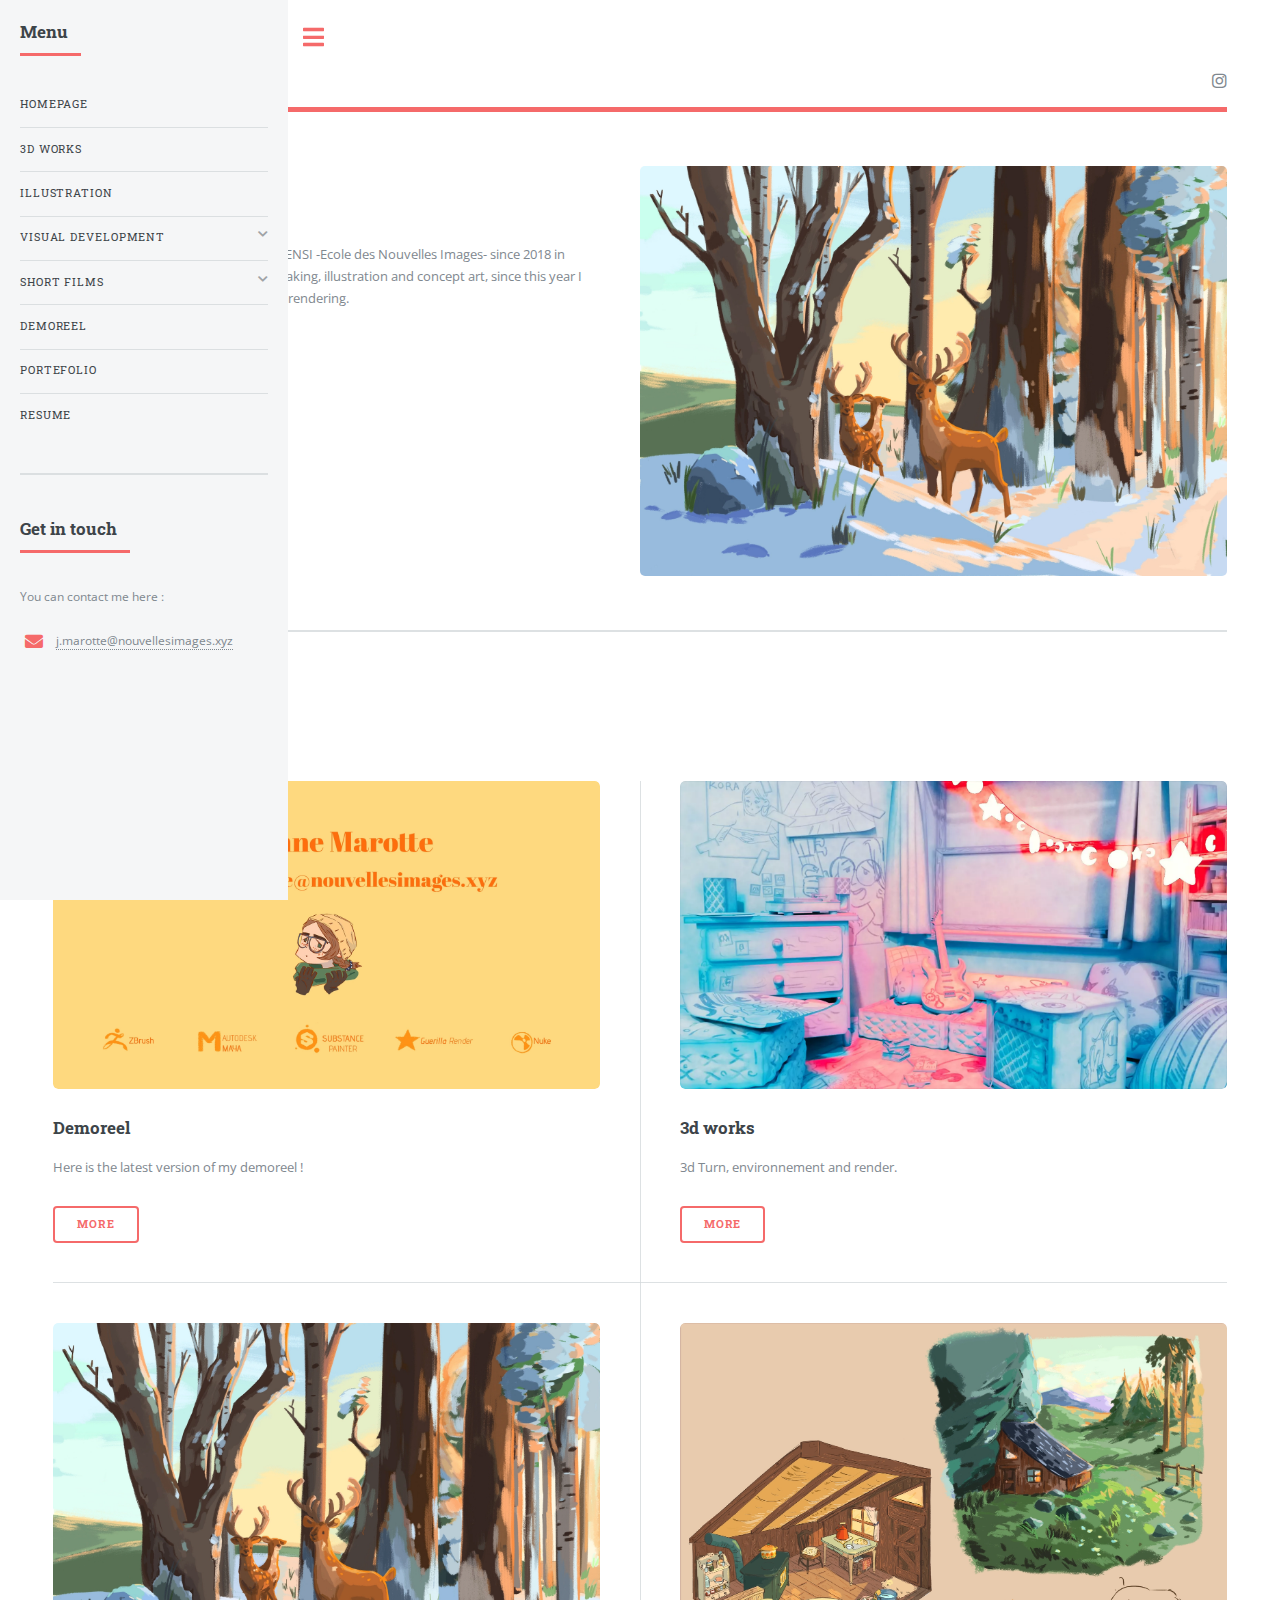
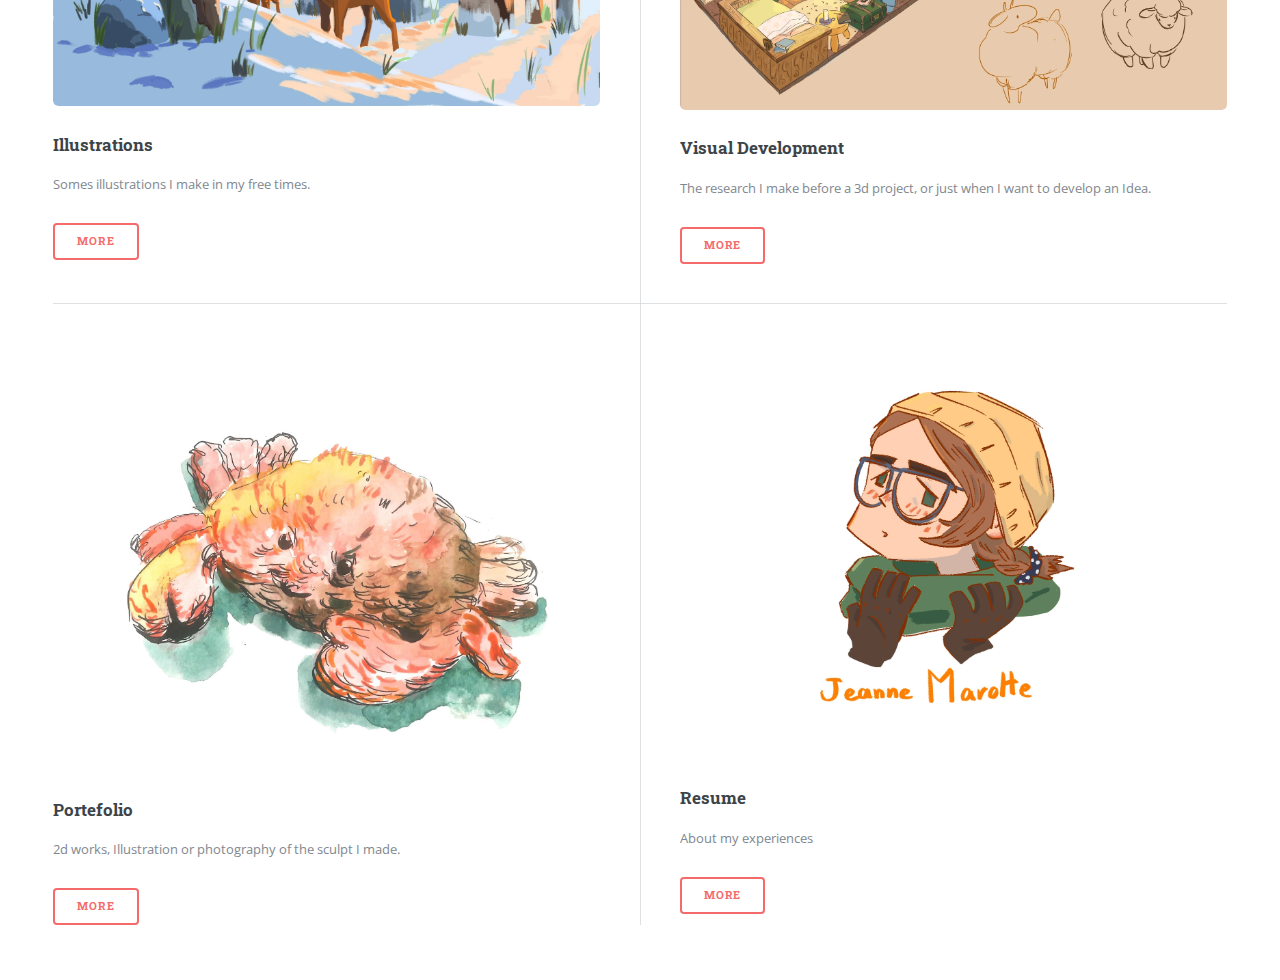
==== commit e9e7a5a6: "chore: clean up" ====
--- a/index.html
+++ b/index.html
@@ -5,122 +5,165 @@
 	Free for personal and commercial use under the CCA 3.0 license (html5up.net/license)
 -->
 <html>
-	<head>
-		<title>Jeanne Marotte</title>
-		<meta charset="utf-8" />
-		<meta name="viewport" content="width=device-width, initial-scale=1, user-scalable=no" />
-		<link rel="stylesheet" href="assets/css/main.css" />
-	</head>
-	<body class="is-preload">
 
-		<!-- Wrapper -->
-			<div id="wrapper">
+<head>
+  <title>Jeanne Marotte</title>
+  <meta charset="utf-8" />
+  <meta name="viewport" content="width=device-width, initial-scale=1, user-scalable=no" />
+  <link rel="stylesheet" href="assets/css/main.css" />
+</head>
 
-				<!-- Main -->
-					<div id="main">
-						<div class="inner">
+<body class="is-preload">
+  <!-- Wrapper -->
+  <div id="wrapper">
+    <!-- Main -->
+    <div id="main">
+      <div class="inner">
+        <!-- Header -->
+        <header id="header">
+          <a href="index.html" class="logo"><strong>Jeanne Marotte</strong></a>
+          <ul class="icons">
+            <li><a href="https://www.instagram.com/chevalier.grognon/" target="_blank"
+                class="icon brands fa-instagram"><span class="label">Instagram</span></a></li>
+          </ul>
+        </header>
+        <!-- Banner -->
+        <section id="banner">
+          <div class="content">
+            <header>
+              <h1>About me</h1>
+            </header>
+            <p>I am a French CG animation student at ENSI -Ecole des Nouvelles Images- since 2018 in Avignon. Also
+              studying animated filmmaking, illustration and concept art, since this year I am specializing in 3d
+              texturing, lighting, rendering.
+            </p>
+            <ul class="actions">
+              <li><a href="resume.html" class="button big">Learn More</a></li>
+            </ul>
+          </div>
+          <span class="image object">
+            <img src="images/cartedevoeux2022.webp" loading="lazy" alt="" />
+          </span>
+        </section>
+        <!-- Section -->
+        <section>
+          <header class="major">
+            <h2>Works</h2>
+          </header>
+          <div class="posts">
+            </ul>
+            <article>
+              <a href="demoreel.html" class="image"><img src="images/debut.webp" loading="lazy" alt="" /></a>
+              <h3>Demoreel</h3>
+              <p>Here is the latest version of my demoreel !</p>
+              <ul class="actions">
+                <li><a href="demoreel.html" class="button">More</a></li>
+              </ul>
+            </article>
+            <article>
+              <a href="3d-works.html" class="image"><img src="images/rendu_stylises_Jeanne_Marotte.webp" loading="lazy"
+                  alt="" /></a>
+              <h3>3d works</h3>
+              <p>3d Turn, environnement and render.</p>
+              <ul class="actions">
+                <li><a href="3d-works.html" class="button">More</a></li>
+              </ul>
+            </article>
+            <article>
+              <a href="illustrations.html" class="image"><img src="images/cartedevoeux2022.webp" loading="lazy"
+                  alt="" /></a>
+              <h3>Illustrations</h3>
+              <p>Somes illustrations I make in my free times.</p>
+              <ul class="actions">
+                <li><a href="illustrations.html" class="button">More</a></li>
+              </ul>
+            </article>
+            <article>
+              <a href="visual-development.html" class="image"><img src="images/bergere_002.webp" loading="lazy"
+                  alt="" /></a>
+              <h3>Visual Development</h3>
+              <p>The research I make before a 3d project, or just when I want to develop an Idea.</p>
+              <ul class="actions">
+                <li><a href="visual-development.html" class="button">More</a></li>
+              </ul>
+            </article>
+            <article>
+              <a href="portefolio.html" class="image"><img src="images/crabe_01.webp" loading="lazy" alt="" /></a>
+              <h3>Portefolio</h3>
+              <p>2d works, Illustration or photography of the sculpt I made.</p>
+              <ul class="actions">
+                <li><a href="portefolio.html" class="button">More</a></li>
+              </ul>
+            </article>
+            <article>
+              <a href="resume.html" class="image"><img src="images/pp.webp" loading="lazy" alt="" /></a>
+              <h3>Resume</h3>
+              <p>About my experiences</p>
+              <ul class="actions">
+                <li><a href="resume.html" class="button">More</a></li>
+              </ul>
+            </article>
+          </div>
+        </section>
+      </div>
+    </div>
+    <!-- Sidebar -->
+    <div id="sidebar">
+      <div class="inner">
+        <nav id="menu">
+          <header class="major">
+            <h2>Menu</h2>
+          </header>
+          <ul>
+            <li><a href="index.html">Homepage</a></li>
+            <li><a href="3d-works.html">3d works</a></li>
+            <li><a href="illustrations.html">Illustration</a></li>
+            <li>
+              <span class="opener">Visual Development</span>
+              <ul>
+                <li><a href="visual-development.html#sheep-guardian">Sheep guardian</a></li>
+                <li><a href="visual-development.html#sunday-s-craft">Sunday's craft</a></li>
+                <li><a href="visual-development.html#a-beetle-tale">A Beetle Tale</a></li>
+                <li><a href="visual-development.html#skater-girl">Skater Girl</a></li>
+              </ul>
+            </li>
+            <li>
+              <ul>
+              </ul>
+              <span class="opener">Short Films</span>
+              <ul>
+                <li><a href="films.html#lintrus">L'intrus -2022-</a></li>
+                <li><a href="films.html#annecy" target="_blank">Annecy Greeting card -2021-</a></li>
 
-							<!-- Header -->
-								<header id="header">
-									<a href="index.html" class="logo"><strong>Jeanne Marotte</strong></a>
-									<ul class="icons">
-										<li><a href="https://www.instagram.com/chevalier.grognon/" target="_blank" class="icon brands fa-instagram"><span class="label">Instagram</span></a></li>
-									</ul>
-								</header>
+              </ul>
+            </li>
+            <ul>
+            </ul>
+            </li>
+            <li><a href="demoreel.html">demoreel</a></li>
+            <li><a href="portefolio.html">portefolio</a></li>
+            <li><a href="resume.html">resume</a></li>
+          </ul>
+        </nav>
+        <section>
+          <header class="major">
+            <h2>Get in touch</h2>
+          </header>
+          <p>You can contact me here :</p>
+          <ul class="contact">
+            <li class="icon solid fa-envelope"><a
+                href="mailto:j.marotte@nouvellesimages.xyz">j.marotte@nouvellesimages.xyz</a>
+            </li>
+        </section>
+      </div>
+    </div>
+  </div>
+  <!-- Scripts -->
+  <script src="assets/js/jquery.min.js"></script>
+  <script src="assets/js/browser.min.js"></script>
+  <script src="assets/js/breakpoints.min.js"></script>
+  <script src="assets/js/util.js"></script>
+  <script src="assets/js/main.js"></script>
+</body>
 
-							<!-- Banner -->
-								<section id="banner">
-									<div class="content">
-										<header>
-											<h1>About me,</h1>
-										</header>
-										<p>I am a French CG animation student at ENSI -Ecole des Nouvelles Images- since 2018 in Avignon. Also studying animated filmmaking, illustration and concept art, since this year I am specializing in 3d texturing, lighting, rendering.
-											 </p>
-										<ul class="actions">
-											<li><a href="resume.html" class="button big">Learn More</a></li>
-										</ul>
-									</div>
-									<span class="image object">
-										<img src="images/cartedevoeux2022.webp" loading="lazy" alt="" />
-									</span>
-								</section>
-
-
-
-							<!-- Section -->
-								<section>
-									<header class="major">
-										<h2>Works</h2>
-									</header>
-									<div class="posts">
-											</ul>
-										<article>
-											<a href="demoreel.html" class="image"><img src="images/debut.webp" loading="lazy" alt="" /></a>
-											<h3>Demoreel</h3>
-											<p>Here is the latest version of my demoreel !</p>
-											<ul class="actions">
-												<li><a href="demoreel.html" class="button">More</a></li>
-											</ul>
-										</article>
-										<article>
-											<a href="3d-works.html" class="image"><img src="images/rendu_stylises_Jeanne_Marotte.webp" loading="lazy" alt="" /></a>
-											<h3>3d works</h3>
-											<p>3d Turn, environnement and render.</p>
-											<ul class="actions">
-												<li><a href="3d-works.html" class="button">More</a></li>
-											</ul>
-										</article>
-										<article>
-											<a href="illustrations.html" class="image"><img src="images/cartedevoeux2022.webp" loading="lazy" alt="" /></a>
-											<h3>Illustrations</h3>
-											<p>Somes illustrations I make in my free times.</p>
-											<ul class="actions">
-												<li><a href="illustrations.html" class="button">More</a></li>
-											</ul>
-										</article>
-										<article>
-											<a href="visual-development.html" class="image"><img src="images/bergere_002.webp" loading="lazy" alt="" /></a>
-											<h3>Visual Development</h3>
-											<p>The research I make before a 3d project, or just when I want to develop an Idea.</p>
-											<ul class="actions">
-												<li><a href="visual-development.html" class="button">More</a></li>
-											</ul>
-										</article>
-										<article>
-											<a href="portefolio.html" class="image"><img src="images/crabe_01.webp" loading="lazy" alt="" /></a>
-											<h3>Portefolio</h3>
-											<p>2d works, Illustration or photography of the sculpt I made.</p>
-											<ul class="actions">
-												<li><a href="portefolio.html" class="button">More</a></li>
-											</ul>
-										</article>
-										<article>
-											<a href="resume.html" class="image"><img src="images/pp.webp" loading="lazy" alt="" /></a>
-											<h3>Resume</h3>
-											<p>about my experiences</p>
-											<ul class="actions">
-												<li><a href="resume.html" class="button">More</a></li>
-											</ul>
-										</article>
-									</div>
-								</section>
-
-						</div>
-					</div>
-
-				<!-- Sidebar -->
-					<div id="sidebar">
-            <script id="replace_with_navbar" src="nav.js"></script>
-					</div>
-
-			</div>
-
-		<!-- Scripts -->
-			<script src="assets/js/jquery.min.js"></script>
-			<script src="assets/js/browser.min.js"></script>
-			<script src="assets/js/breakpoints.min.js"></script>
-			<script src="assets/js/util.js"></script>
-			<script src="assets/js/main.js"></script>
-
-	</body>
 </html>
--- a/assets/css/main.css
+++ b/assets/css/main.css
@@ -1819,9 +1819,6 @@
   margin: 0 0 3em 0;
   width: 100%;
 }
-.image.main img {
-  width: 100%;
-}
 
 a.image {
   overflow: hidden;
@@ -3104,3 +3101,8 @@
   width: 100%;
   aspect-ratio: 16/9;
 }
+
+img {
+  max-height: 100vh;
+  max-width: 100%;
+}
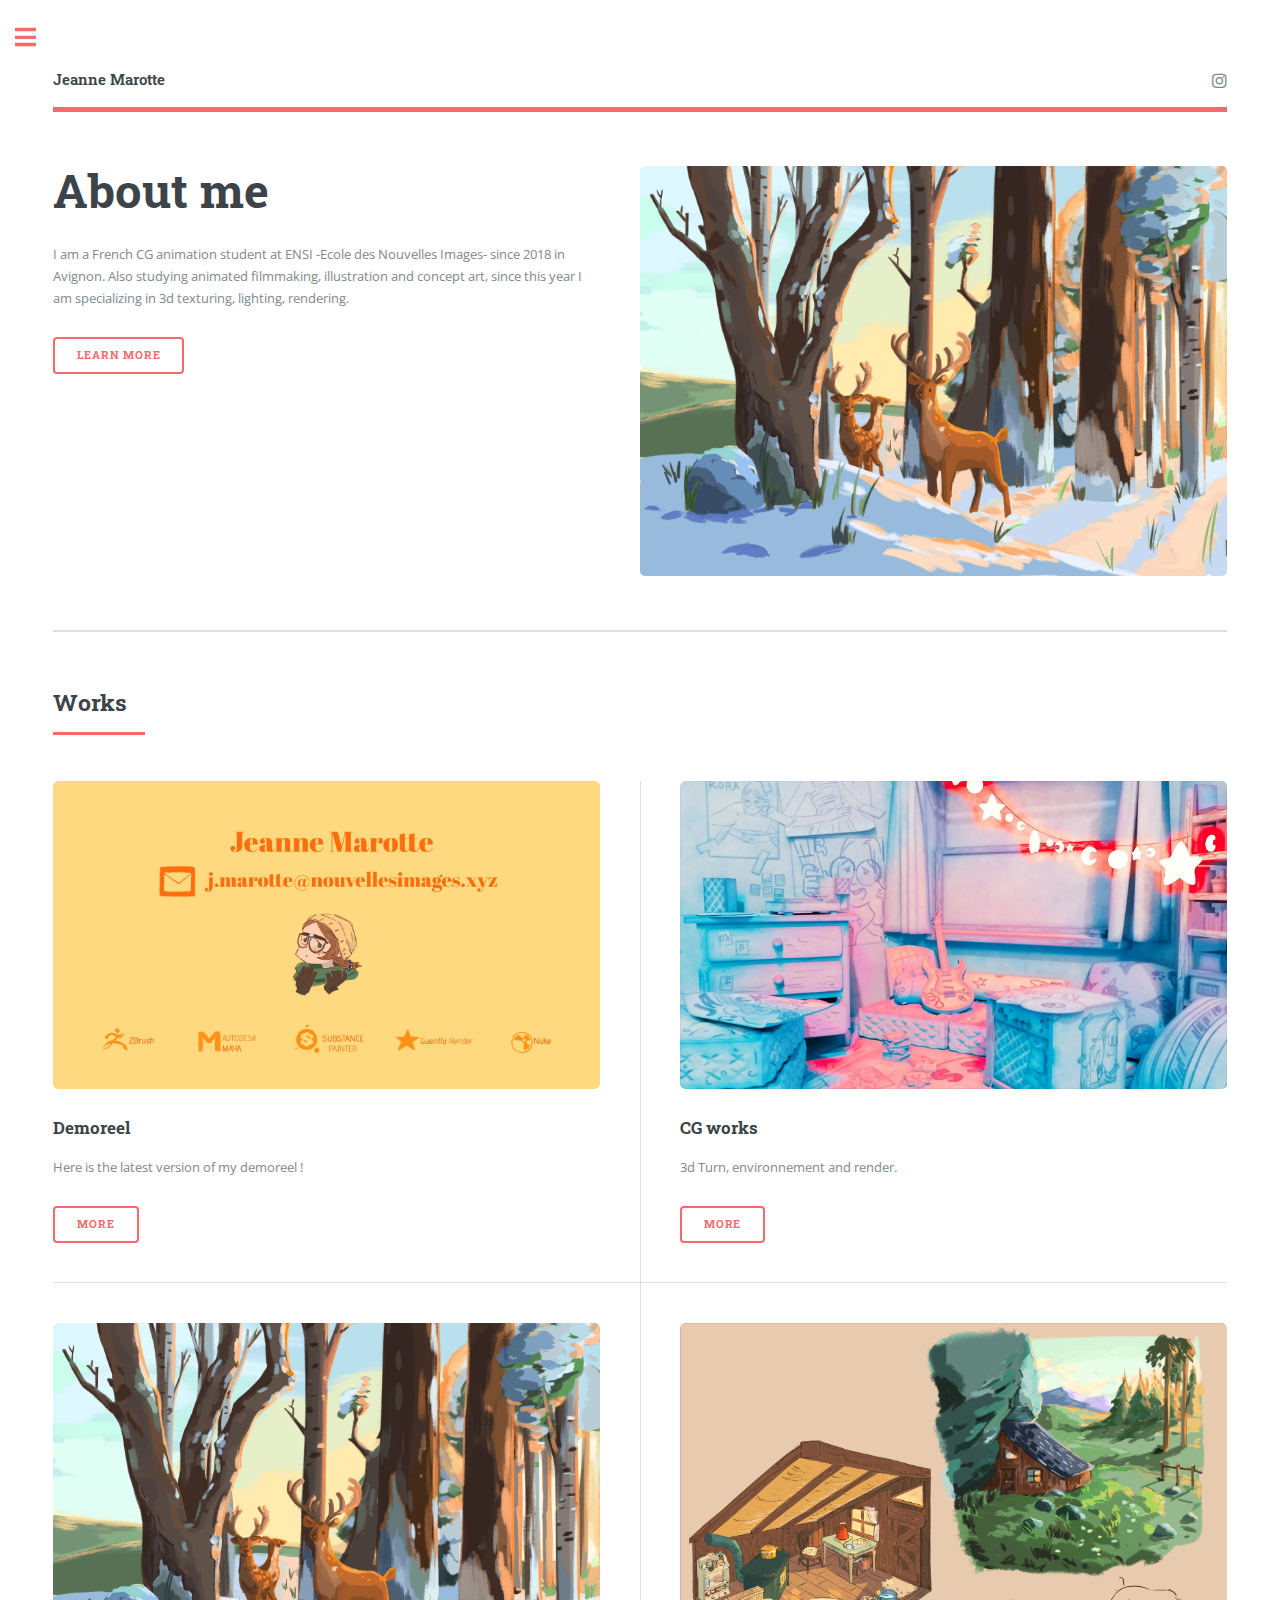
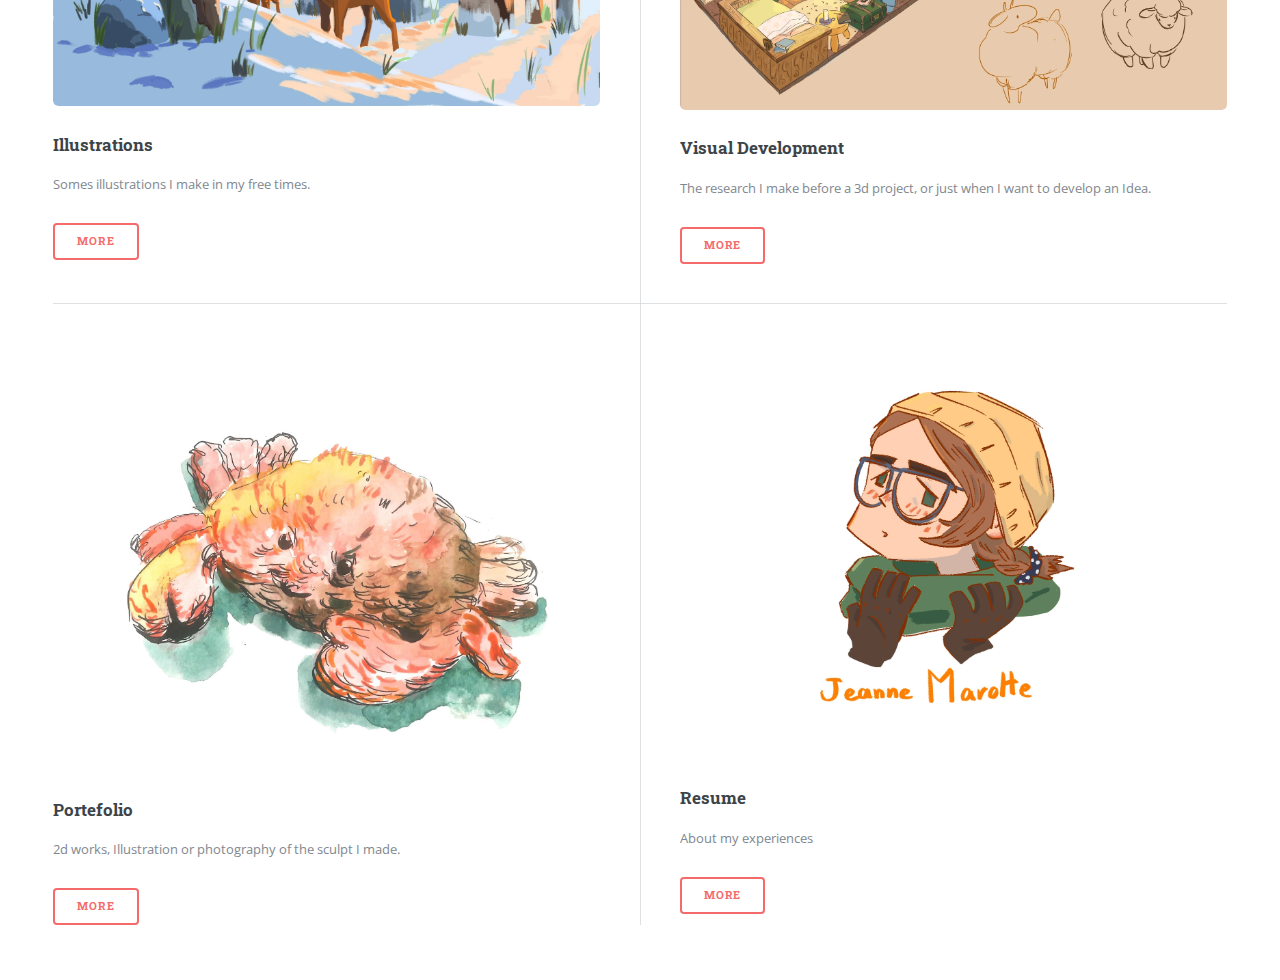
==== commit 5833bc6b: "wip" ====
--- a/index.html
+++ b/index.html
@@ -63,7 +63,7 @@
             <article>
               <a href="3d-works.html" class="image"><img src="images/rendu_stylises_Jeanne_Marotte.webp" loading="lazy"
                   alt="" /></a>
-              <h3>3d works</h3>
+              <h3>CG works</h3>
               <p>3d Turn, environnement and render.</p>
               <ul class="actions">
                 <li><a href="3d-works.html" class="button">More</a></li>
@@ -116,7 +116,7 @@
           </header>
           <ul>
             <li><a href="index.html">Homepage</a></li>
-            <li><a href="3d-works.html">3d works</a></li>
+            <li><a href="3d-works.html">CG works</a></li>
             <li><a href="illustrations.html">Illustration</a></li>
             <li>
               <span class="opener">Visual Development</span>
--- a/assets/css/main.css
+++ b/assets/css/main.css
@@ -2676,9 +2676,6 @@
   font-size: 0.9em;
   position: relative;
   width: 26em;
-  height: 100vh;
-  position: sticky;
-  top: 0;
 }
 #sidebar h2 {
   font-size: 1.38889em;
@@ -2786,9 +2783,9 @@
 @media screen and (max-width: 1280px) {
   #sidebar {
     box-shadow: 0 0 5em 0 rgba(0, 0, 0, 0.175);
-    height: 100vh;
+    height: 100%;
     left: 0;
-    position: sticky;
+    position: fixed;
     top: 0;
     z-index: 10000;
   }
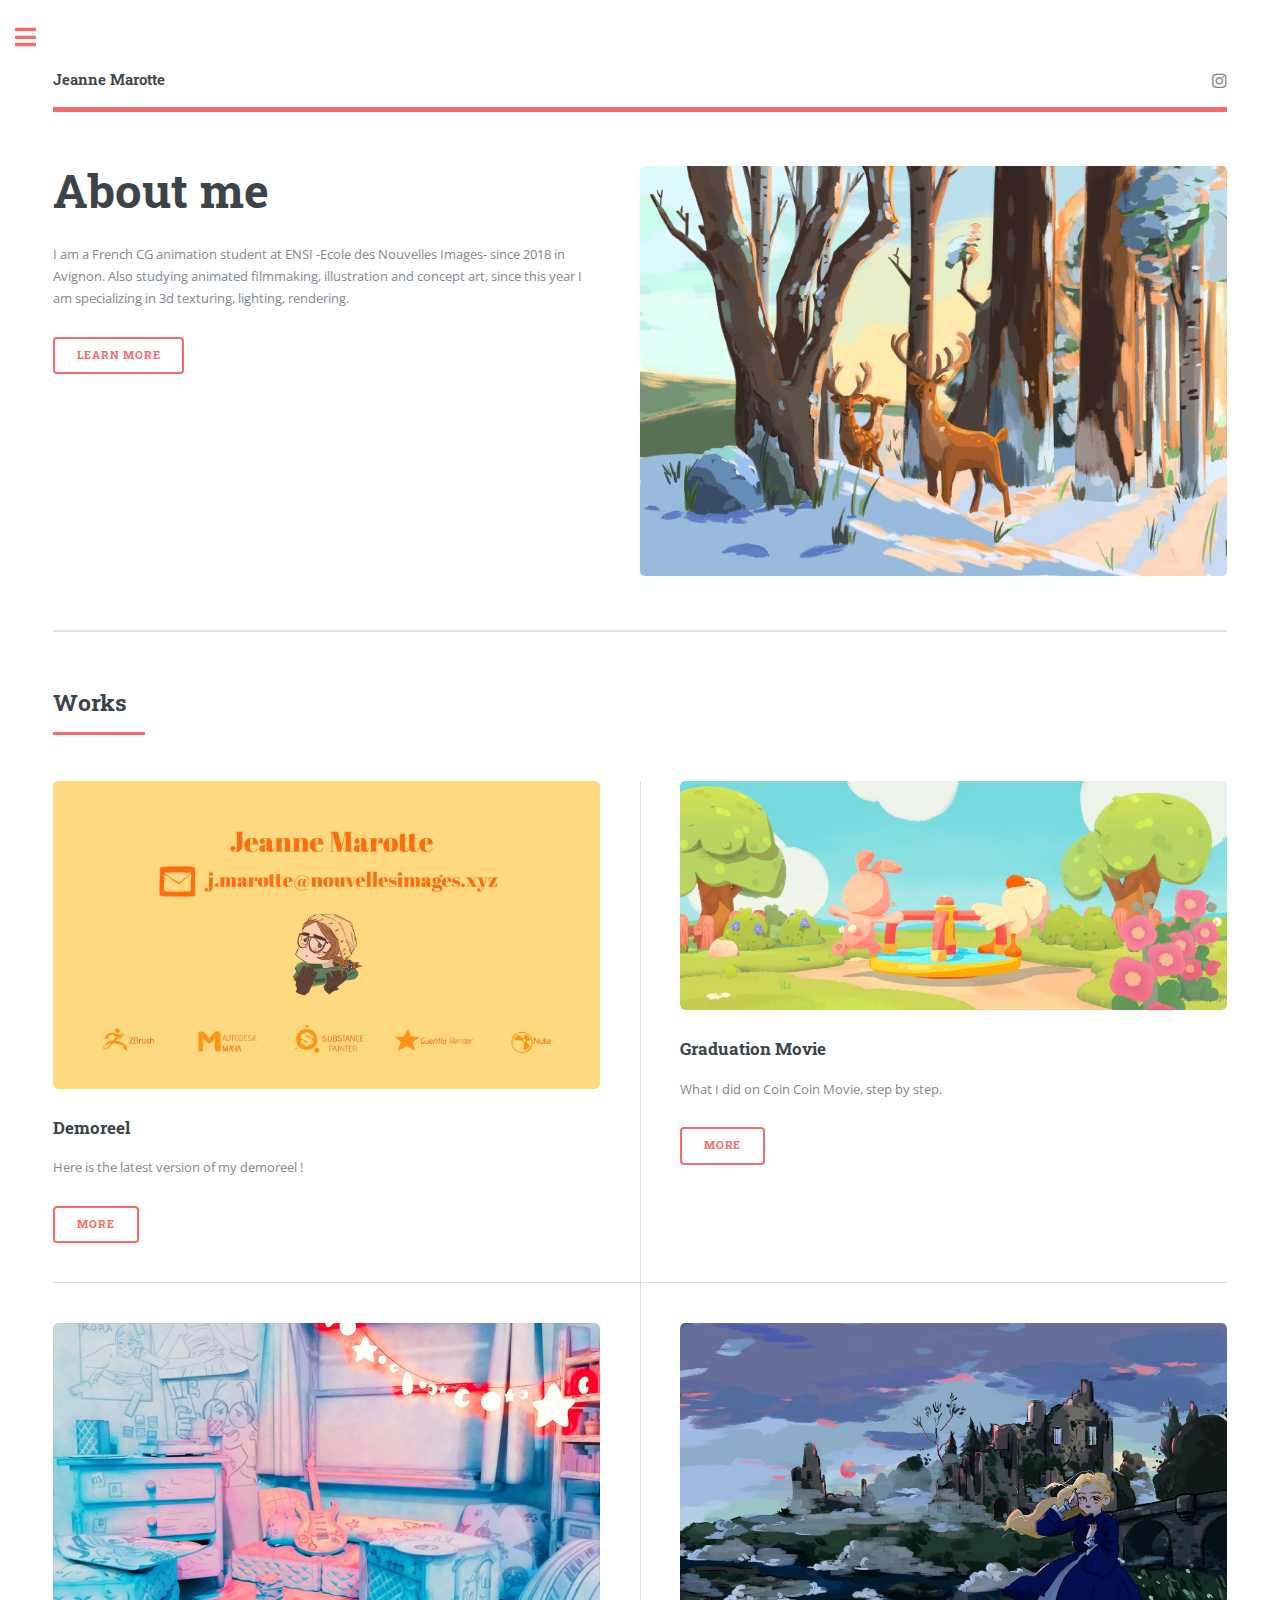
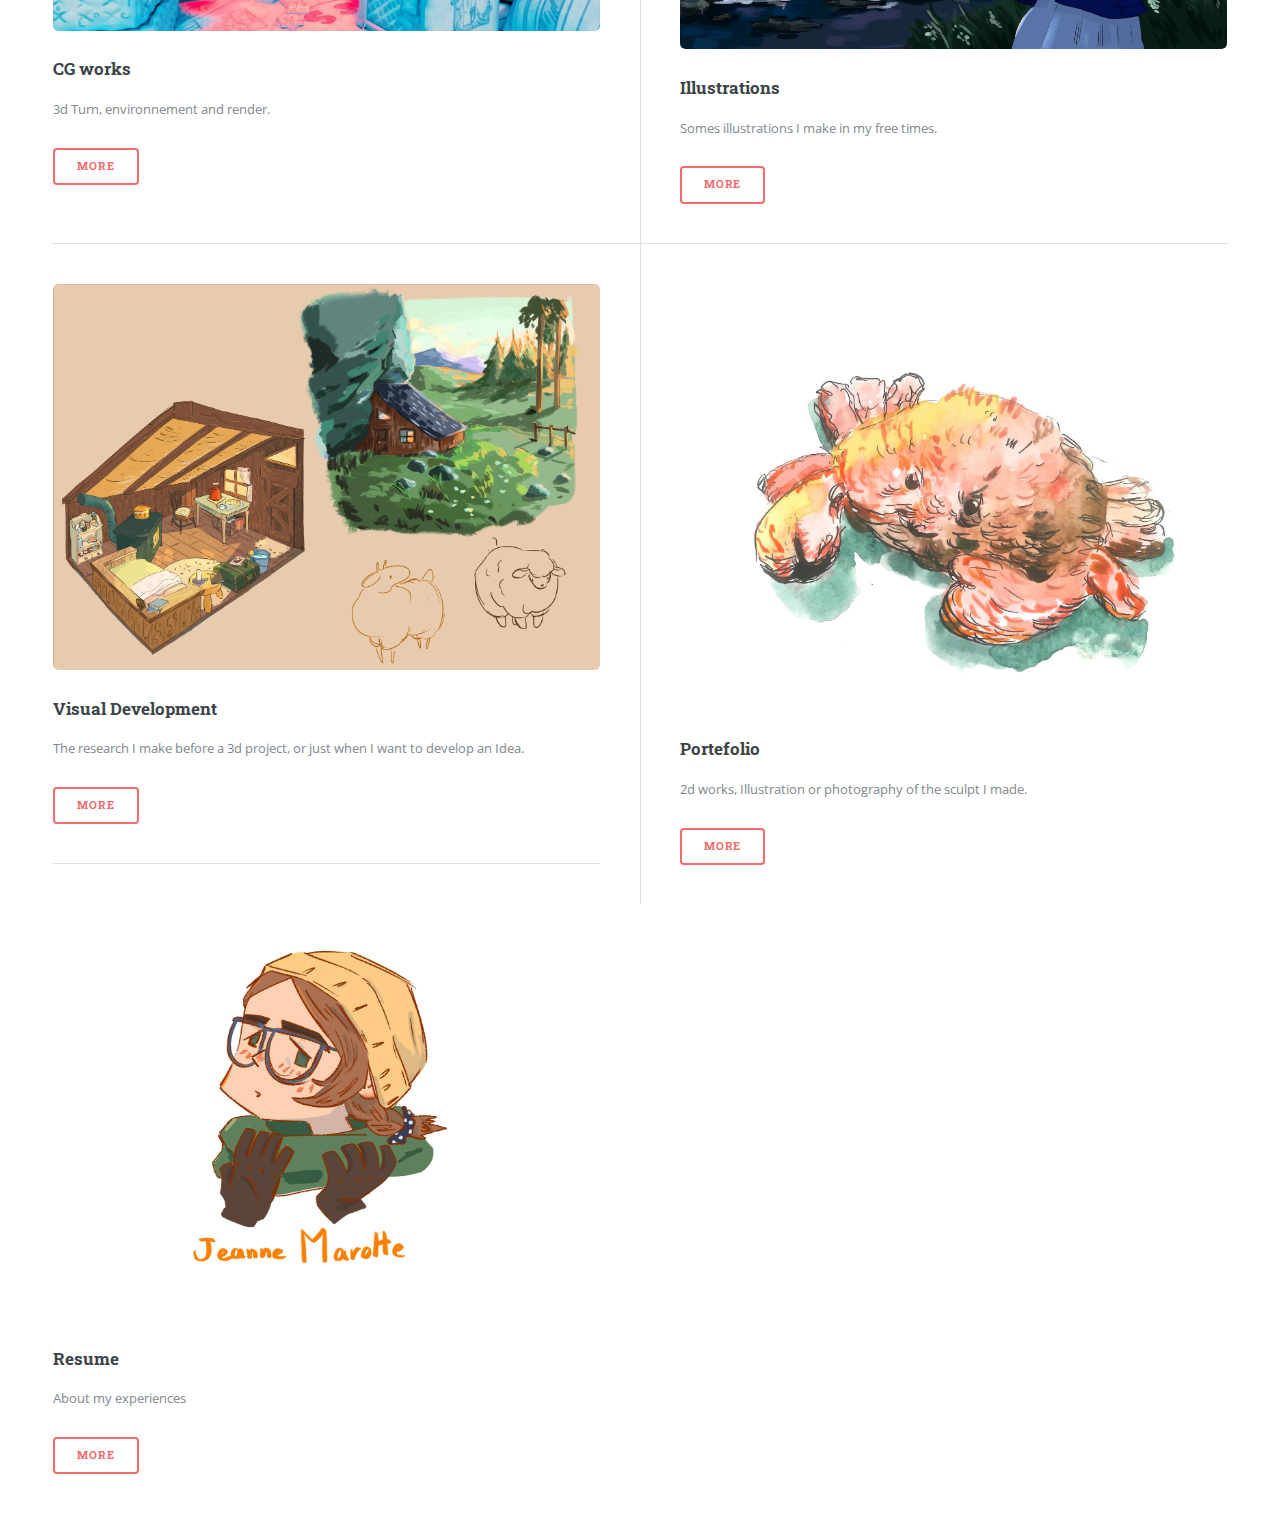
==== commit d16acb7d: "update summer2023" ====
--- a/index.html
+++ b/index.html
@@ -61,6 +61,14 @@
               </ul>
             </article>
             <article>
+              <a href="graduation_film.html" class="image"><img src="images/SEQ_020_shot_0030.webp" loading="lazy" alt="" /></a>
+              <h3>Graduation Movie</h3>
+              <p>What I did on Coin Coin Movie, step by step.</p>
+              <ul class="actions">
+                <li><a href="graduation_film.html" class="button">More</a></li>
+              </ul>
+            </article>
+            <article>
               <a href="3d-works.html" class="image"><img src="images/rendu_stylises_Jeanne_Marotte.webp" loading="lazy"
                   alt="" /></a>
               <h3>CG works</h3>
@@ -70,7 +78,7 @@
               </ul>
             </article>
             <article>
-              <a href="illustrations.html" class="image"><img src="images/cartedevoeux2022.webp" loading="lazy"
+              <a href="illustrations.html" class="image"><img src="images/illuinsp.webp" loading="lazy"
                   alt="" /></a>
               <h3>Illustrations</h3>
               <p>Somes illustrations I make in my free times.</p>
@@ -119,8 +127,25 @@
             <li><a href="3d-works.html">CG works</a></li>
             <li><a href="illustrations.html">Illustration</a></li>
             <li>
+              <span class="opener">Graduation Film</span>
+              <ul>
+                <li><a href="graduation_film.html#concept">Concept</a></li>
+                <li><a href="graduation_film.html#storyboard">Storyboard</a></li>
+                <li><a href="graduation_film.html#colorscript">Colorscript</a></li>
+                <li><a href="graduation_film.html#modeling">Modeling</a></li>
+                <li><a href="graduation_film.html#texturing-shading">Texturing and Shading</a></li>
+                <li><a href="graduation_film.html#render">Render and Compositing</a></li>
+                <li><a href="graduation_film.html#colorcards">Colorcards</a></li>
+                
+                
+              </ul>
+            </li>
+              <ul>
+              </ul>
+            <li>
               <span class="opener">Visual Development</span>
               <ul>
+                <li><a href="visual-development.html#buslibrary">Bus library</a></li>
                 <li><a href="visual-development.html#sheep-guardian">Sheep guardian</a></li>
                 <li><a href="visual-development.html#sunday-s-craft">Sunday's craft</a></li>
                 <li><a href="visual-development.html#a-beetle-tale">A Beetle Tale</a></li>
@@ -130,21 +155,24 @@
             <li>
               <ul>
               </ul>
+
               <span class="opener">Short Films</span>
               <ul>
                 <li><a href="films.html#lintrus">L'intrus -2022-</a></li>
                 <li><a href="films.html#annecy" target="_blank">Annecy Greeting card -2021-</a></li>
-
               </ul>
             </li>
             <ul>
+
             </ul>
             </li>
+
             <li><a href="demoreel.html">demoreel</a></li>
             <li><a href="portefolio.html">portefolio</a></li>
             <li><a href="resume.html">resume</a></li>
           </ul>
         </nav>
+
         <section>
           <header class="major">
             <h2>Get in touch</h2>
@@ -152,18 +180,32 @@
           <p>You can contact me here :</p>
           <ul class="contact">
             <li class="icon solid fa-envelope"><a
-                href="mailto:j.marotte@nouvellesimages.xyz">j.marotte@nouvellesimages.xyz</a>
+                href="mailto:jeanne.marotte@gmail.com">j.marotte@nouvellesimages.xyz</a>
             </li>
         </section>
       </div>
     </div>
   </div>
+
+            </li>
+        </section>
+      </div>
+    </div>
+  </div>
+
+            </li>
+        </section>
+      </div>
+    </div>
+  </div>
+
   <!-- Scripts -->
   <script src="assets/js/jquery.min.js"></script>
   <script src="assets/js/browser.min.js"></script>
   <script src="assets/js/breakpoints.min.js"></script>
   <script src="assets/js/util.js"></script>
   <script src="assets/js/main.js"></script>
+
 </body>
 
-</html>
+</html>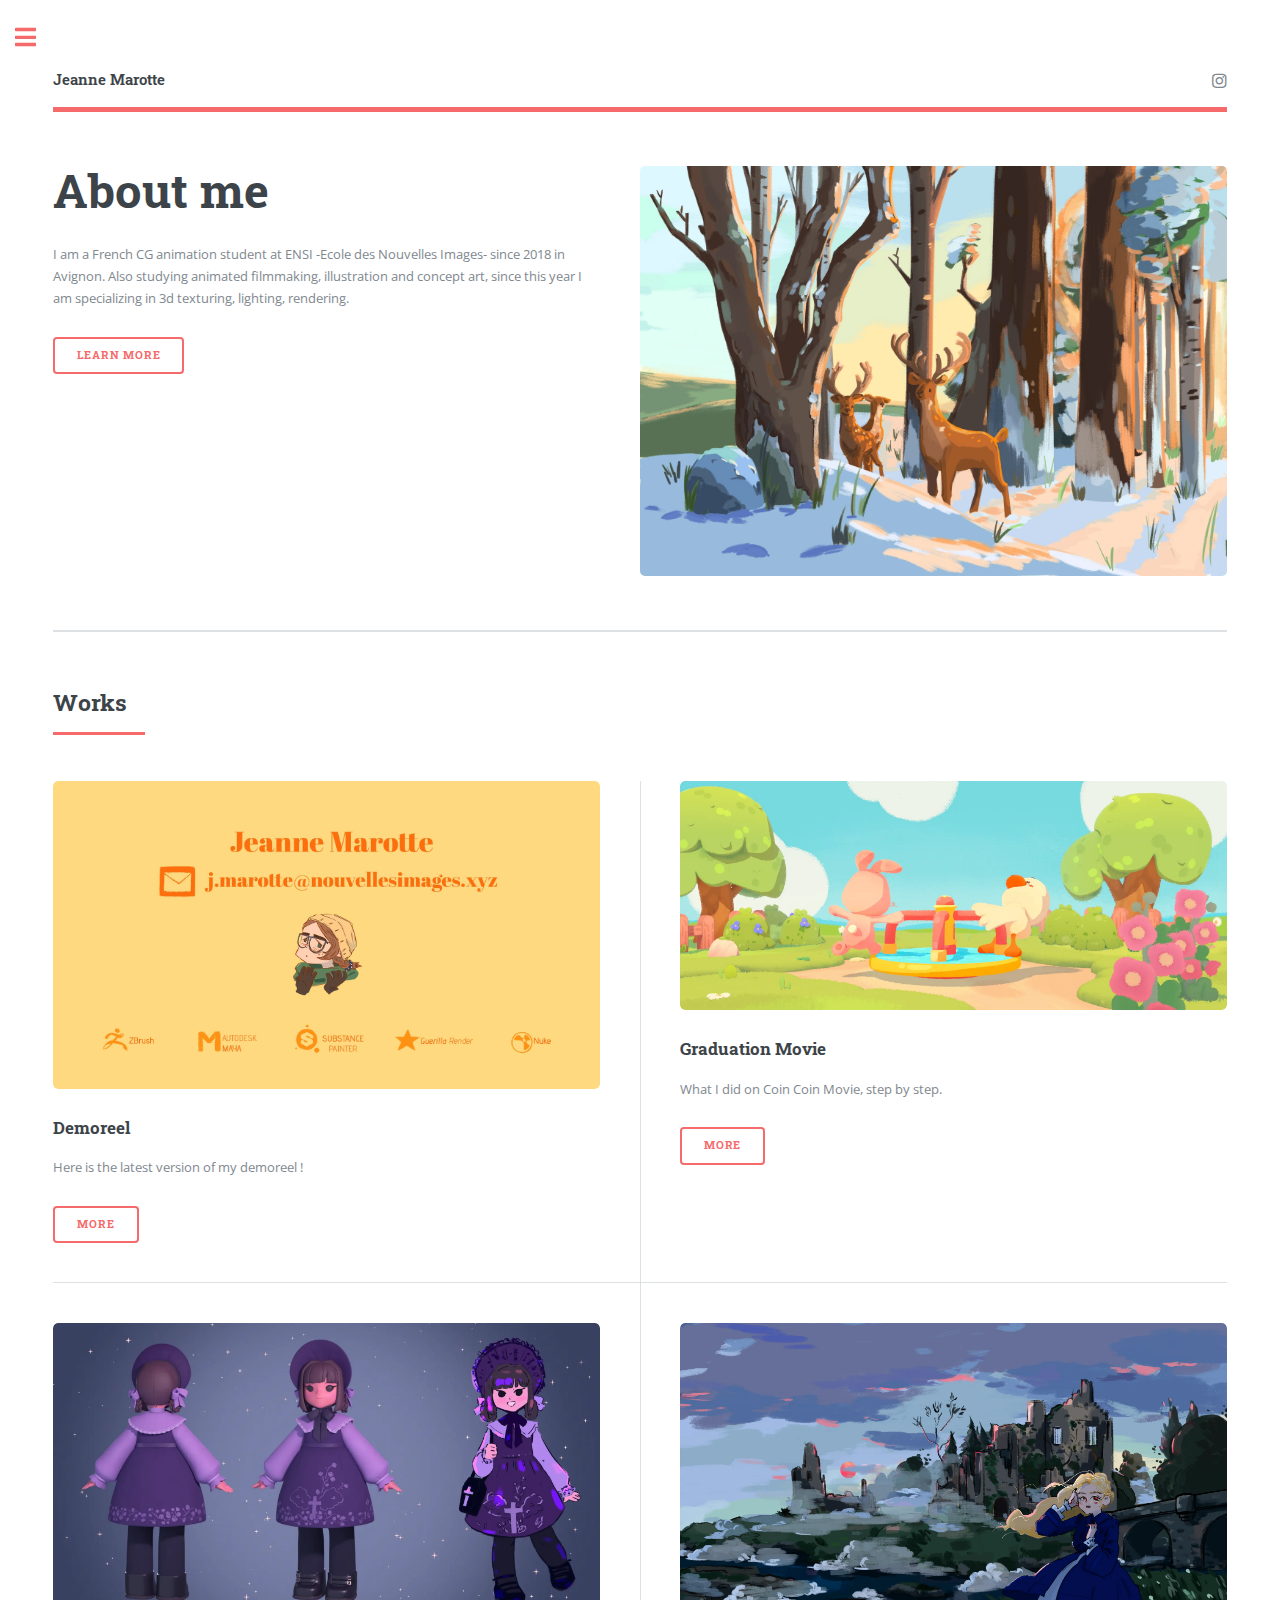
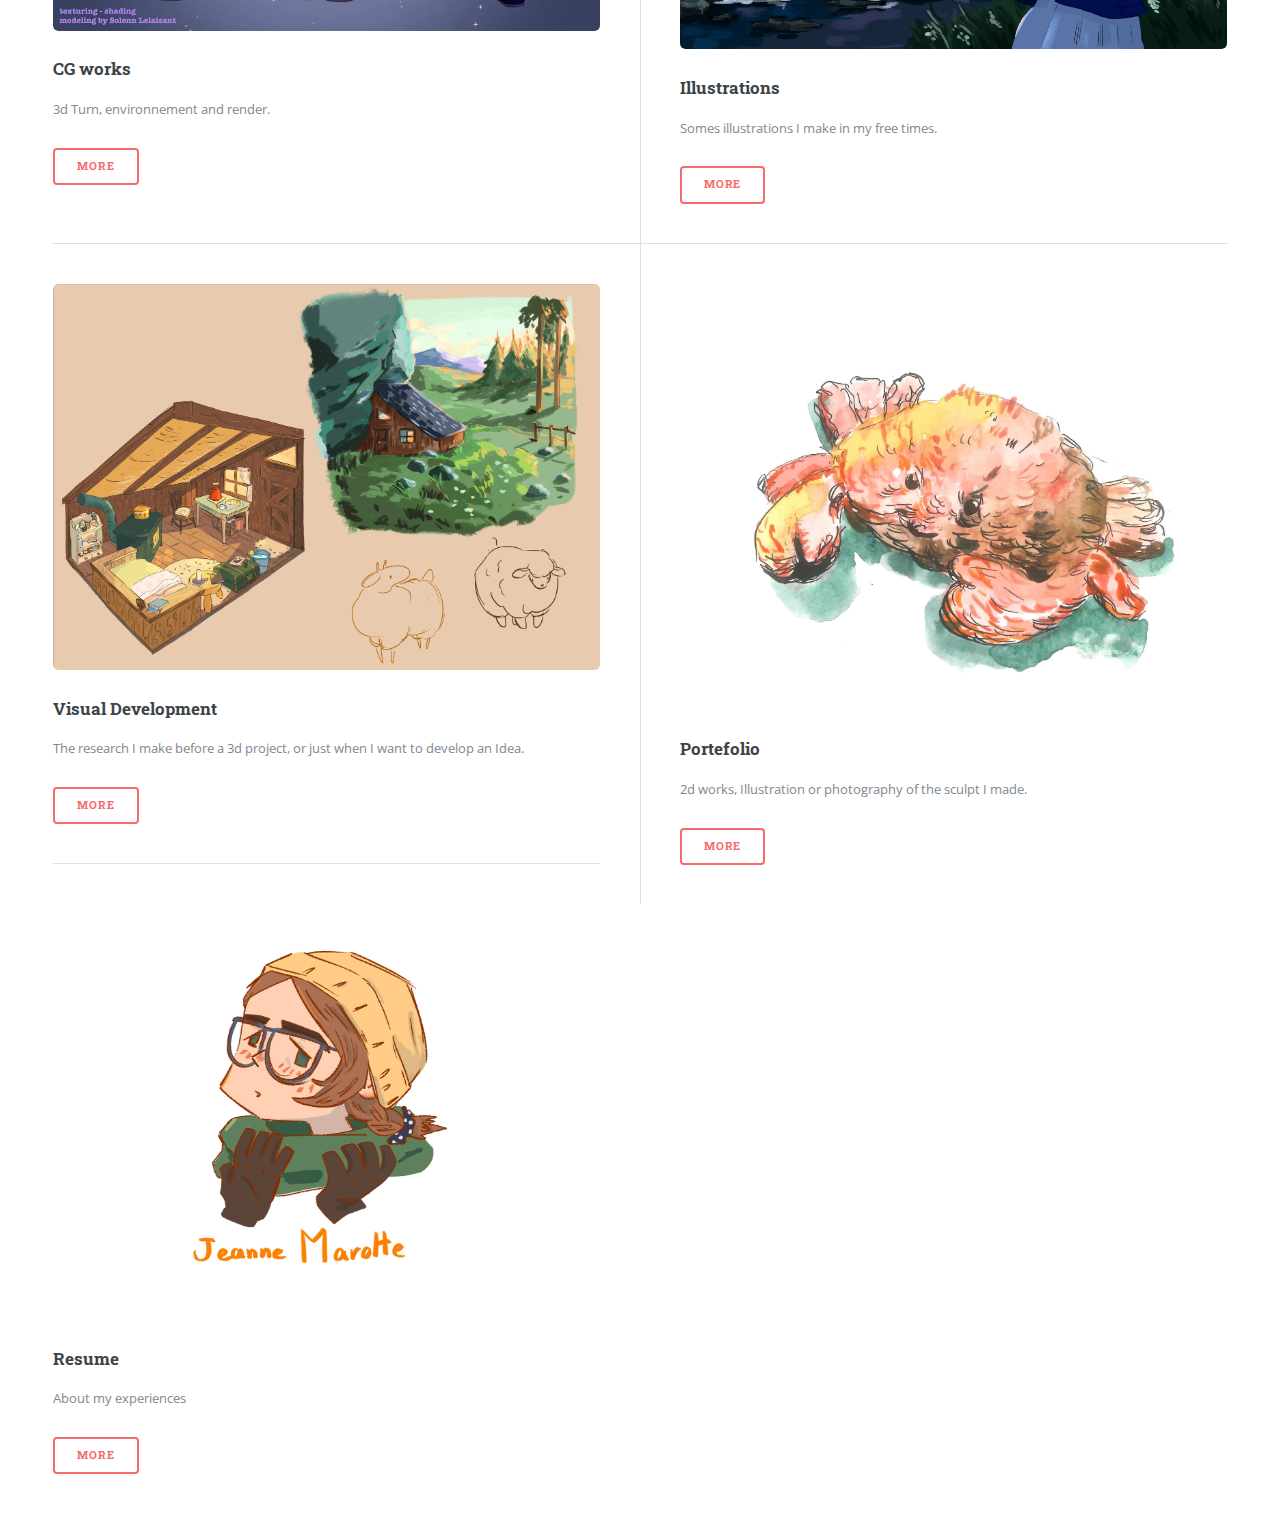
==== commit d14ae79b: "update" ====
--- a/index.html
+++ b/index.html
@@ -69,7 +69,7 @@
               </ul>
             </article>
             <article>
-              <a href="3d-works.html" class="image"><img src="images/rendu_stylises_Jeanne_Marotte.webp" loading="lazy"
+              <a href="3d-works.html" class="image"><img src="images/GL_turn_render.webp" loading="lazy"
                   alt="" /></a>
               <h3>CG works</h3>
               <p>3d Turn, environnement and render.</p>
